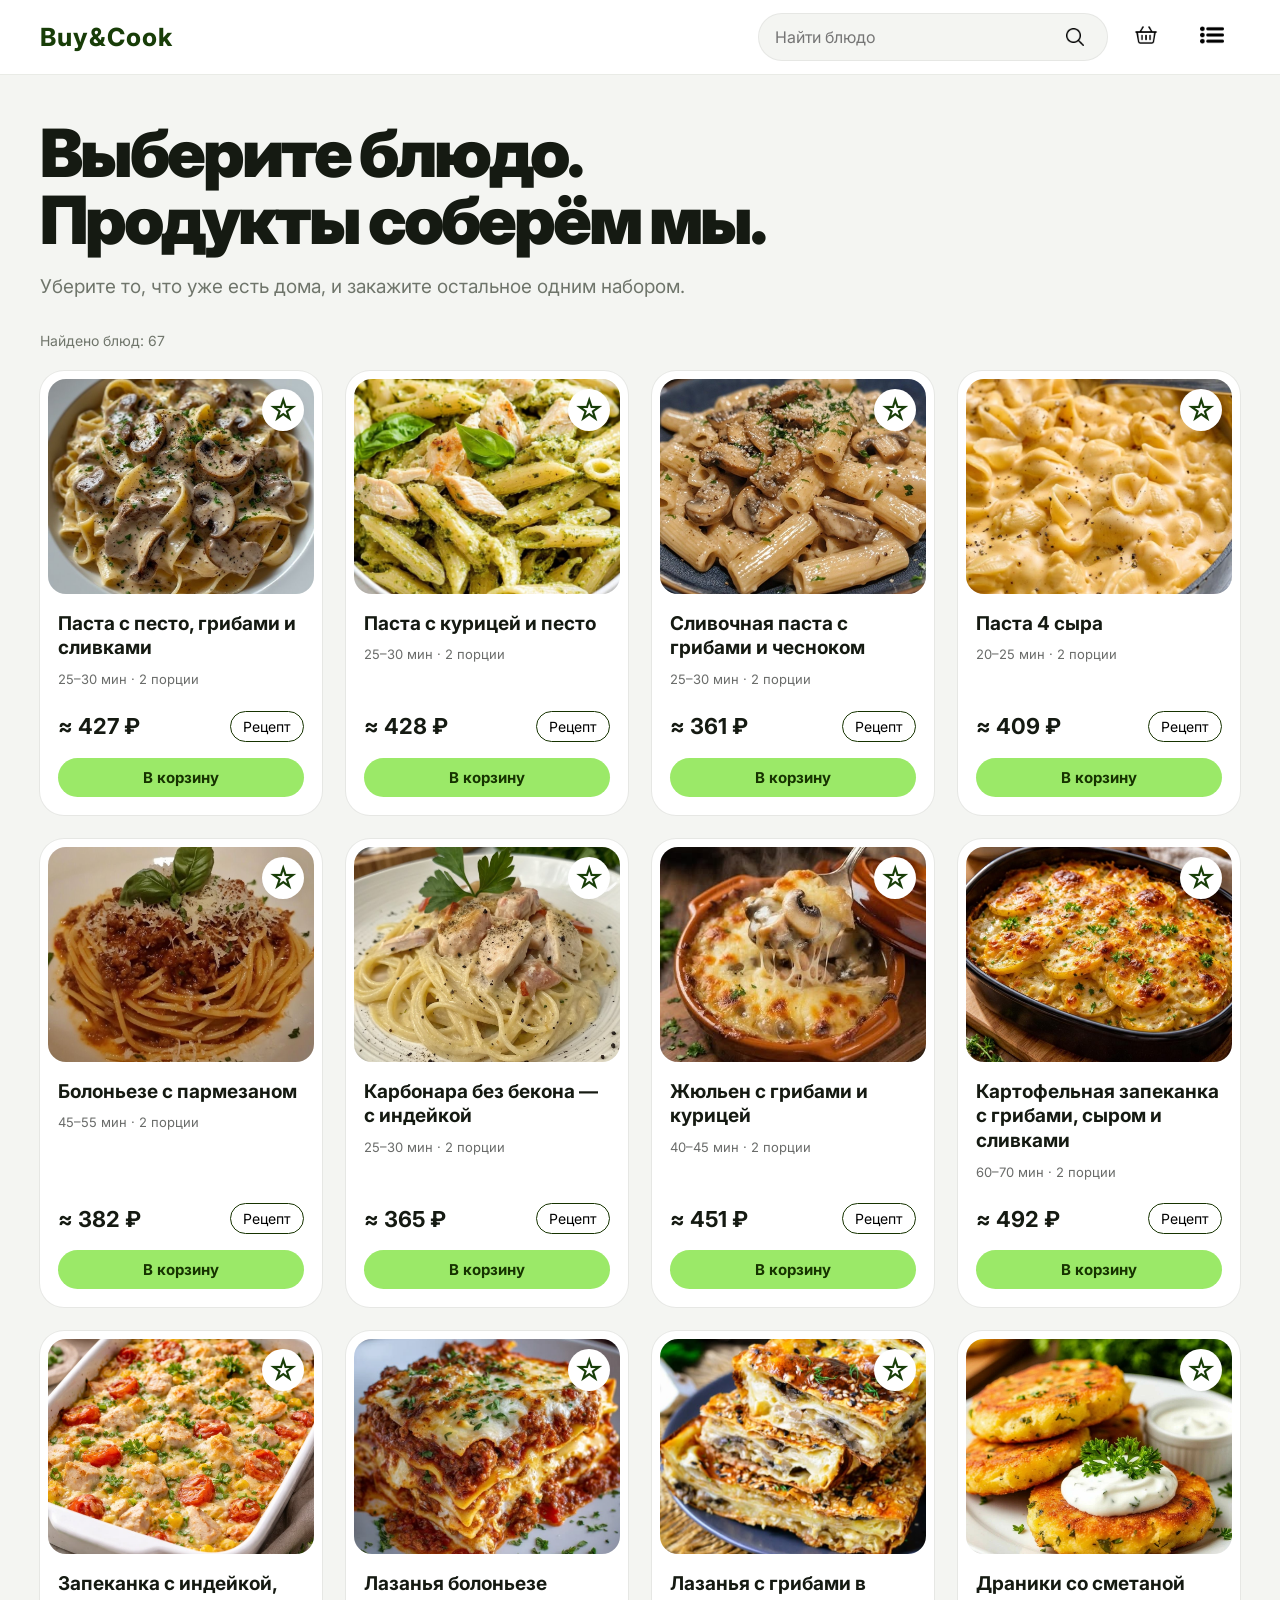
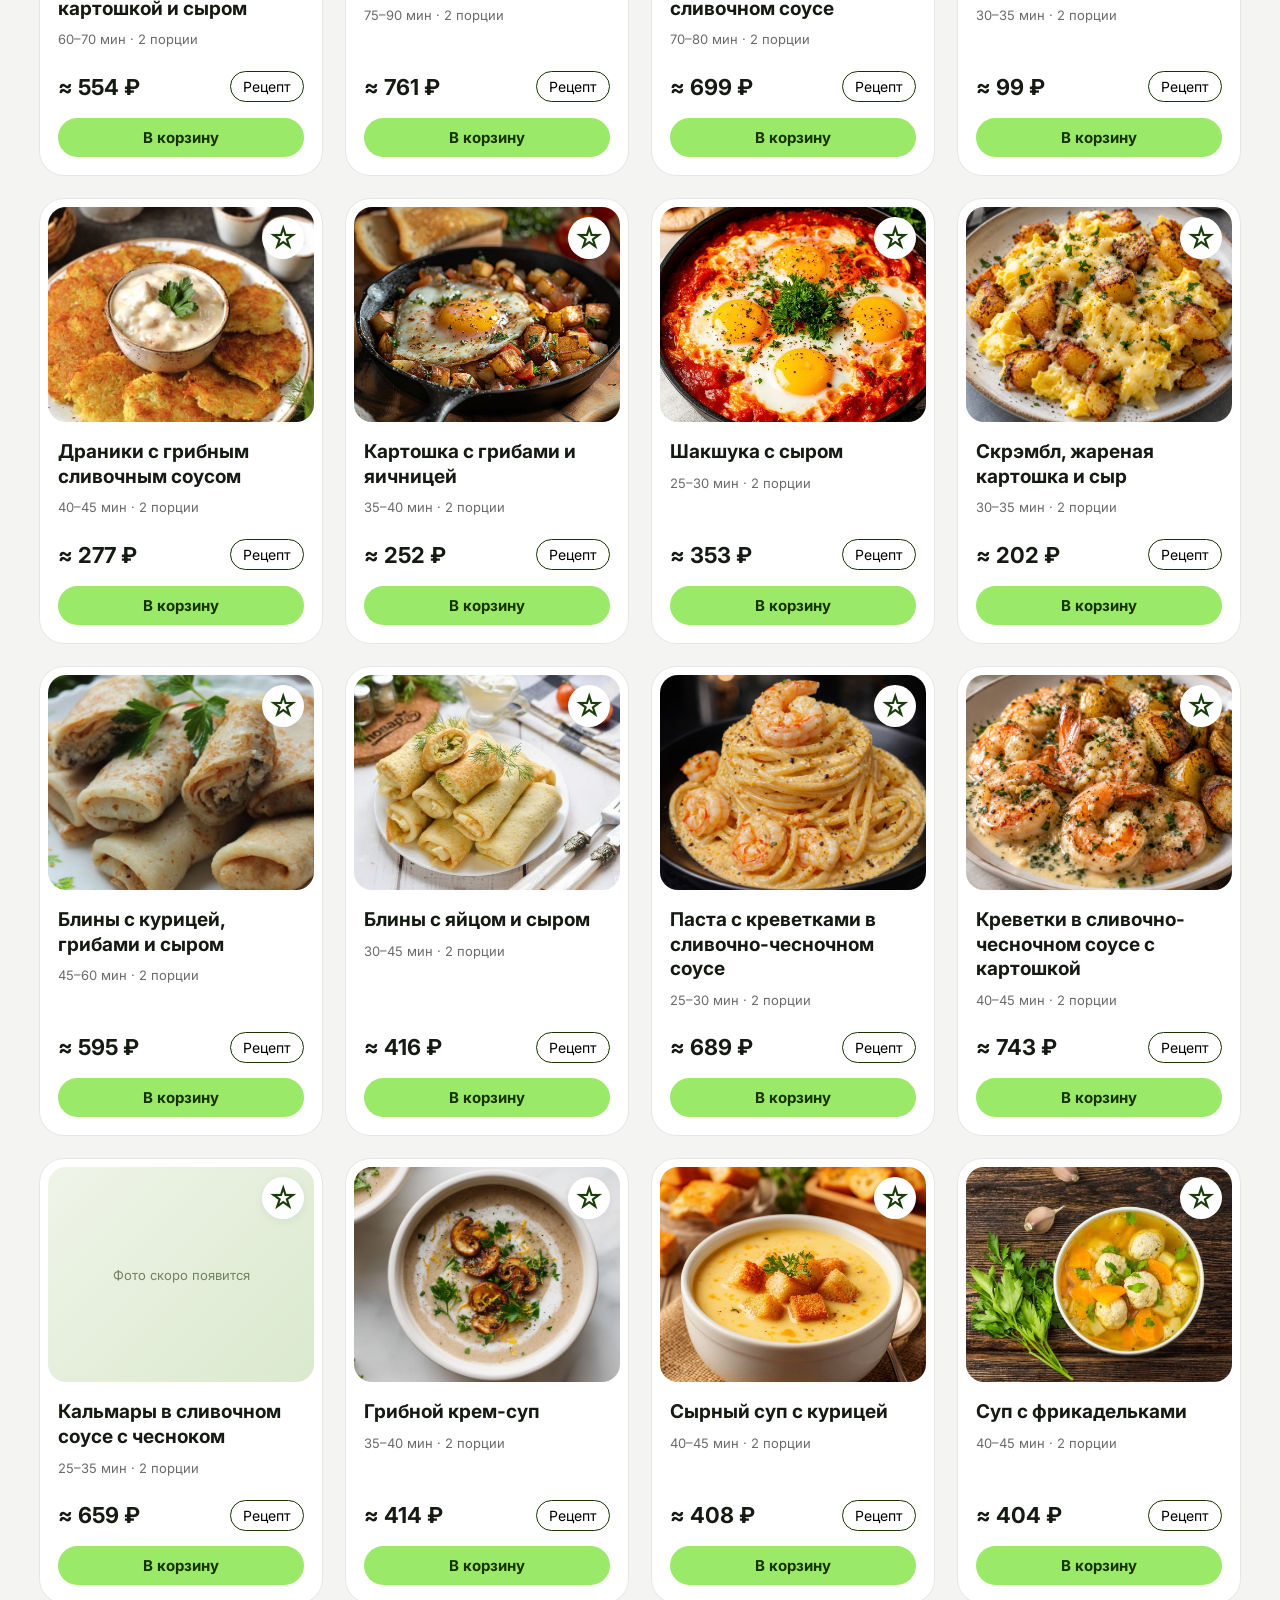
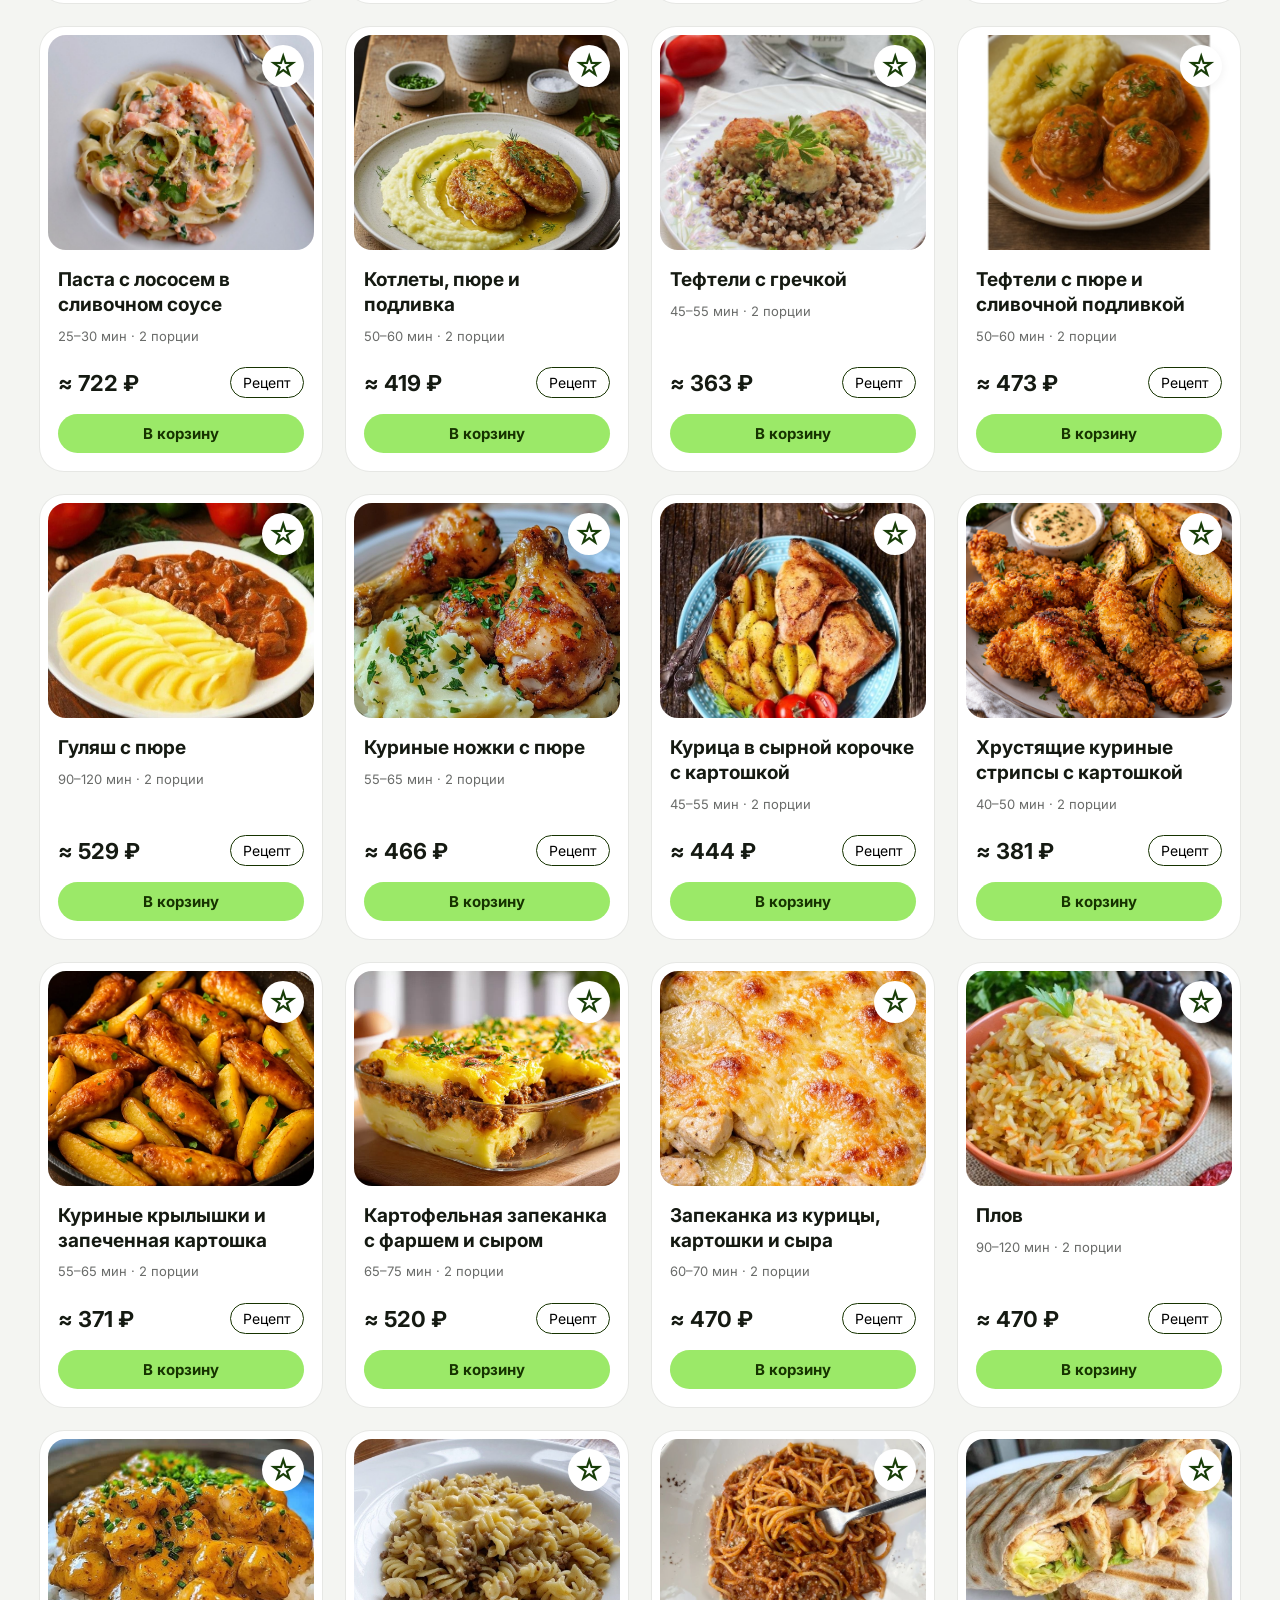
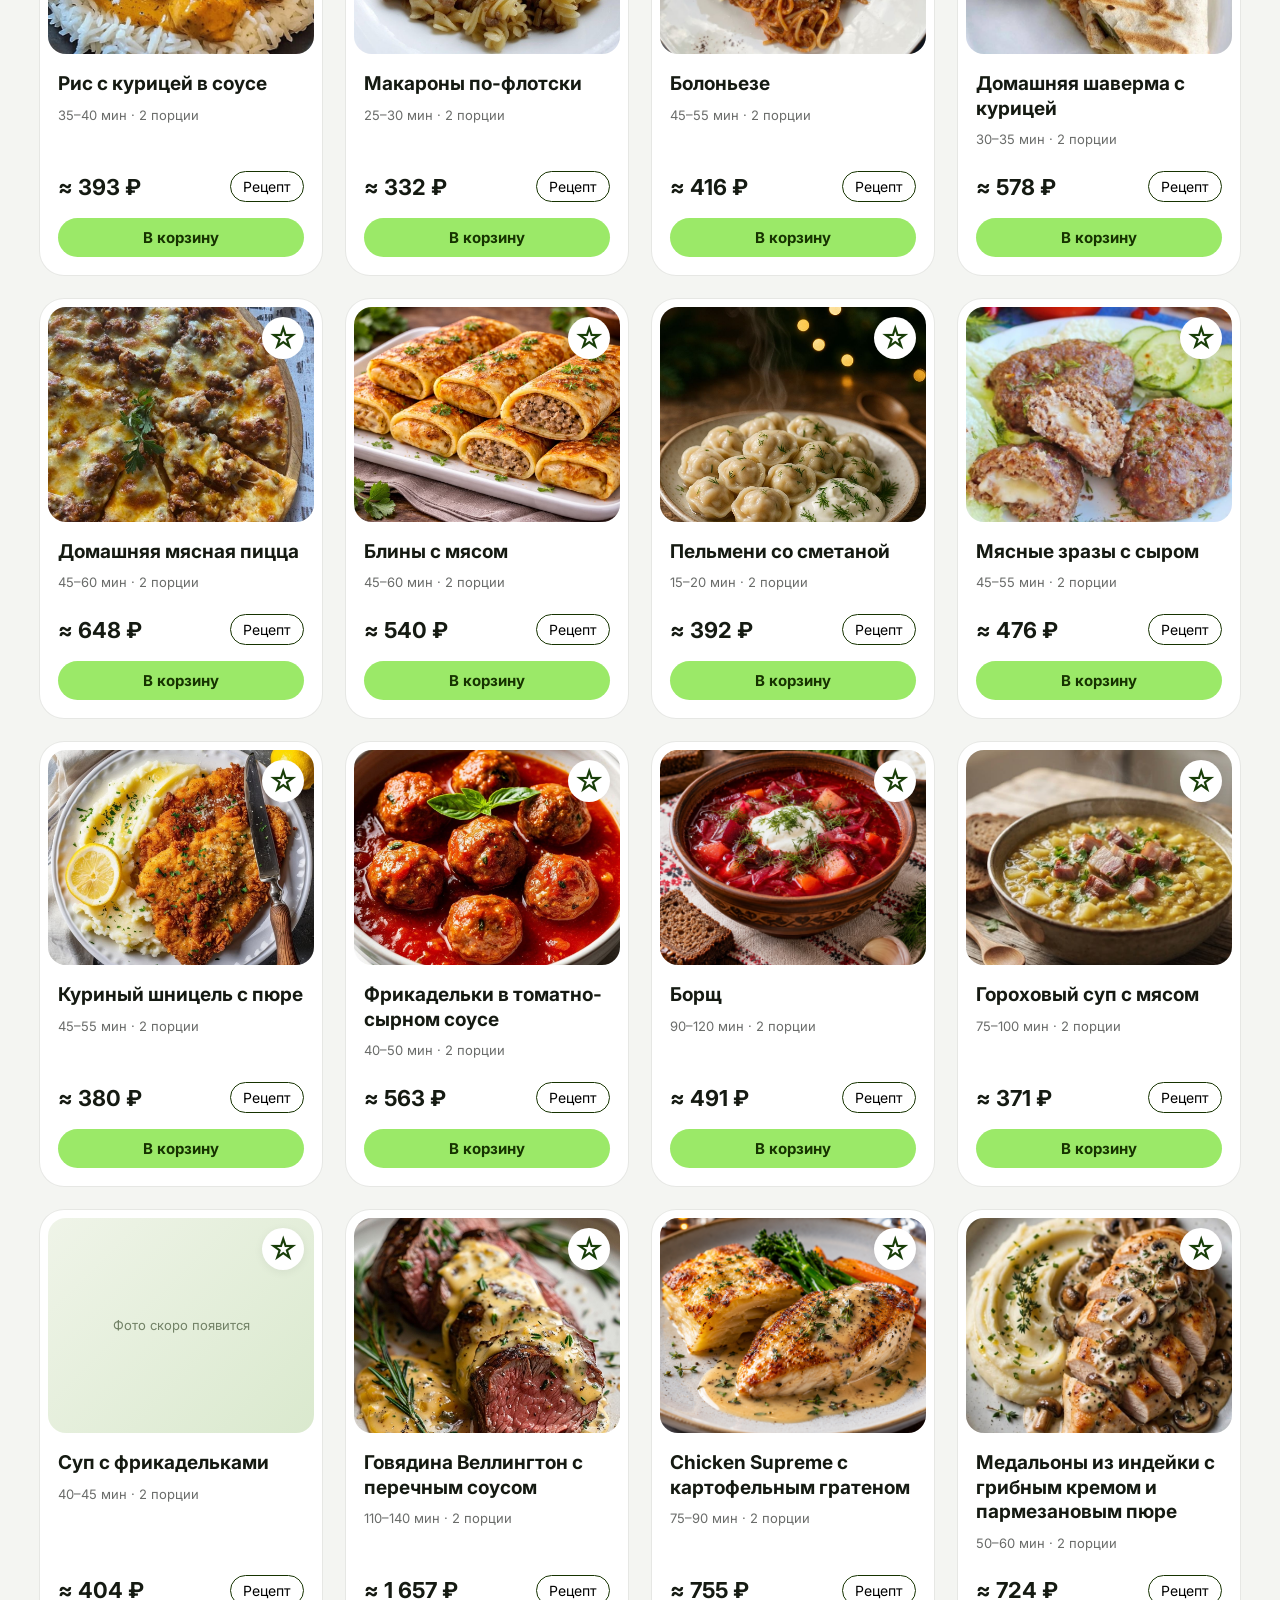
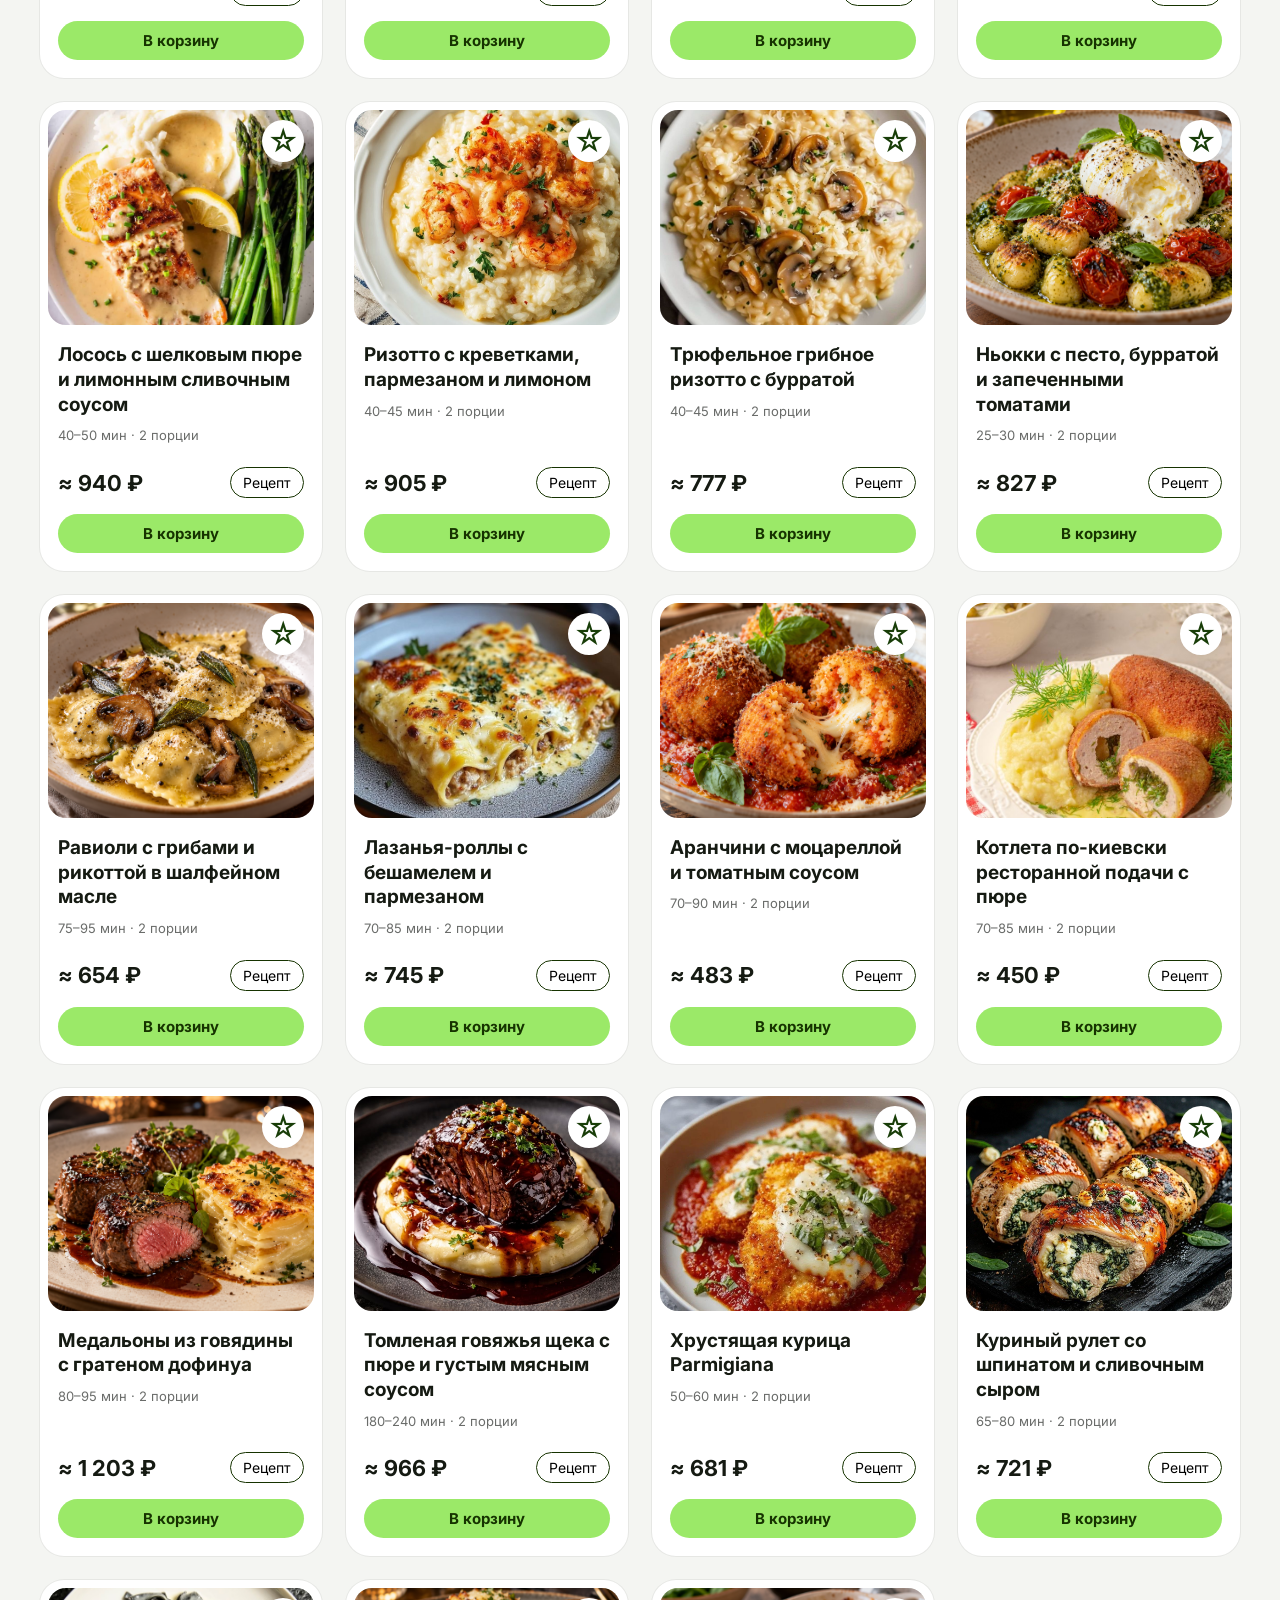
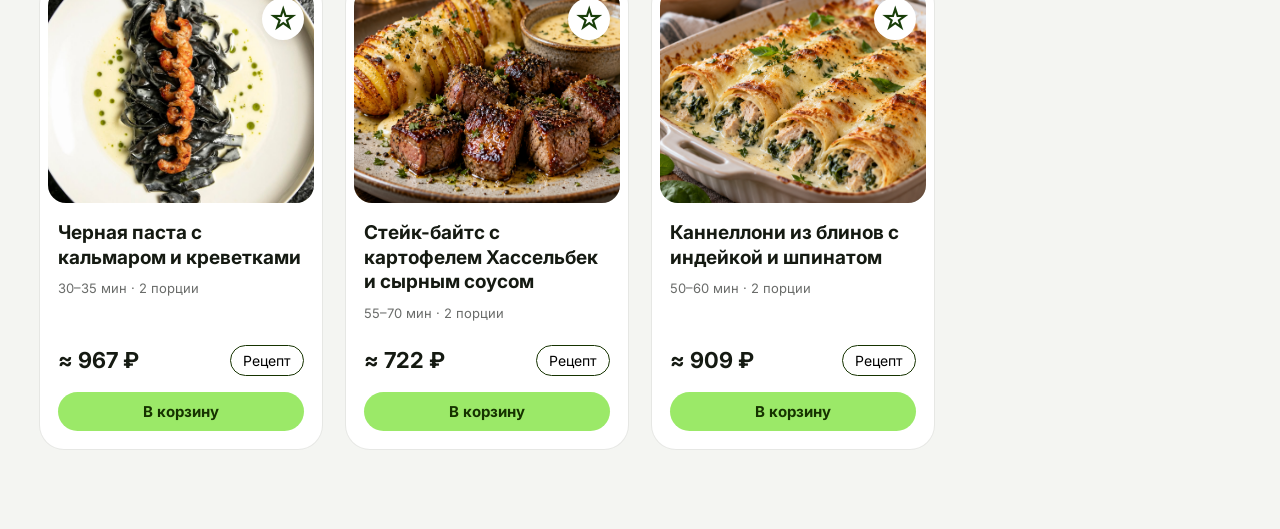
==== index.html @ 32fab760 "add js and json menu" ====
<!DOCTYPE html>
<html lang="ru">
<head>
    <meta charset="UTF-8">
    <meta name="viewport" content="width=device-width, initial-scale=1.0">
    <link rel="stylesheet" href="style.css">
    <link rel="preconnect" href="https://fonts.googleapis.com">
    <link href="https://fonts.googleapis.com/css2?family=Inter:wght@400;500;600;700;800;900&display=swap" rel="stylesheet">
    <title>Buy&Cook</title>
</head>
<body>
    <header>
        <nav>
            <a href="#" id="buy_cook">Buy&Cook</a>
            <form class="search">
                <input type="search" id="search_input" placeholder="Найти блюдо">
                <img class="headers_img" src="images/magnifier.png" alt="поиск" id="search_img">
            </form>
            <button id="cart" type="button">
                <img class="headers_img" src="images/basket.png" alt="корзина">
            </button>
            <button id="list" type="button">
                <img class="headers_img" src="images/list.png" alt="список">
            </button>
            <div class="menu">
                <button id="cart_dial" type="button">
                    <img class="headers_img" src="images/basket.png" alt="корзина">
                    <p>Корзина</p>
                </button>
                <button id="star" type="button">
                    <img class="headers_img" src="images/star.png" alt="звезда"> 
                    <p>Избранное</p>
                </button>
                <button id="plus" type="button">
                    <img class="headers_img" src="images/plus.png" alt="плюс">
                    <p>Предложить блюдо</p>
                </button>     
                <button id="ideas" type="button">
                    <img class="headers_img" src="images/list.png" alt="идеи">
                    <p>Идеи</p>
                </button> 
            </div> 
        </nav> 
    </header>

    <main class="catalog_main">
        <section class="catalog">
            <h1>Выберите блюдо. <br> Продукты соберём мы.</h1>
            <p id="sec_text_catalog">Уберите то, что уже есть дома, и закажите остальное одним набором.</p>
            <section id="catalog"></section>
        </section>
    </main> 
    <dialog id="add_recipe">
        <h1>Предложить блюдо</h1>
        <p id="sec_text_in_add">Выберите, насколько подробно хотите рассказать.</p>
        <button type="button" id="idea_recipe">Идея</button>
        <button type="button" id="only_rec_recipe">Рецепт</button>
        <button type="button" id="full_dish_recipe">Полное блюдо</button>
        <form class="idea" novalidate>
            <label for="idea_text">Опишите вашу идею блюда</label>
            <textarea id="idea_text" placeholder="Например: хочу набор для домашней шаурмы" required></textarea>
            <button type="submit" id="btn_send_idea">Отправить идею</button>
        </form>
        <form class="only_rec" novalidate>
            <label for="only_rec_name">Название блюда *</label>
            <input id="only_rec_name" type="text" placeholder="Например, Том Ям" required>
            <label for="only_rec_rec">Рецепт *</label>
            <textarea id="only_rec_rec" placeholder="Опишите шаги приготовления" required></textarea>
            <label for="only_rec_list">Список продуктов — необязательно</label>
            <textarea id="only_rec_list" placeholder="Одна строка - один продукт"></textarea>
            <button type="submit" id="btn_send_only_rec">Предложить рецепт</button>
        </form>
        <form class="full_dish" novalidate>
            <label for="full_dish_img">Изображение блюда *</label>
            <input id="full_dish_img" type="file" accept="image/*" required>
            <label for="full_dish_name">Название блюда *</label>
            <input id="full_dish_name" type="text" placeholder="Например, Том Ям" required>
            <label for="full_dish_rec">Рецепт *</label>
            <textarea id="full_dish_rec" placeholder="Опишите шаги приготовления" required></textarea>
            <label for="full_dish_list">Список продуктов *</label>
            <textarea id="full_dish_list" placeholder="Лапша - 300 г Говядина - 400 г" required></textarea>
            <label for="full_dish_num">Количество порций</label>
            <input id="full_dish_num" type="number" value="2" min="1" max="20" step="1">
            <label for="full_dish_cost">Примерная стоимость, ₽</label>
            <input id="full_dish_cost" type="number" placeholder="700" min="0">
            <button type="submit" id="btn_send_full_dish">Добавить блюдо</button>
        </form>
    </dialog>
    <dialog id="ideas_dialog">
        <h1>Ваши идеи</h1>
        <section id="ideas_list"></section>
    </dialog>
    <script src="script.js"></script>   
</body>
</html>
---- style.css ----
body{
    font-family: Inter, system-ui, sans-serif;
    background-color: #f4f5f2;
    margin: 0;
}

#buy_cook{
    color: #183D08;
    text-decoration: none;
    font-weight: 750;
    font-size: 25px;
    letter-spacing: 1px;
}

header{
    background-color: white;
}

.headers_img{
    width: 24px;
    height: 24px;
    padding: 10px 10px 10px 10px;
}

#search_img{
    padding: auto;
}

.menu{
    display: none;
}

button{
    border: 0;
    background-color: transparent;
    cursor: pointer;
    border-radius: 10px;
    transition: background-color 0.2s, transform 0.15s;
}

button:hover{
    background-color: #f1f3ee;
}

button:active{
    transform: scale(0.94);
}

nav{
    padding: 12px 20px 12px 90px;
    display: flex;
    align-items: center;
}

.search{
    background-color: #f4f5f2;
    display: flex;
    align-items: center;
    margin-left: auto;
    gap: 8px;
    width: 350px;
    padding: 0 16px;
    border: 1px solid rgba(14, 15, 12, 0.06);
    border-radius: 30px;
}

#search_input{
    flex: 1;
    min-width: 0;
    background-color: transparent;
    border: 0;
    padding: 10px 0;
}

input:focus{
    outline: none;
}

input[type="search"]::-webkit-search-cancel-button{
    -webkit-appearance: none;
    appearance: none;
}

#cart{
    margin-left: 10px;
    margin-right: 10px;
}

#list{
    margin-right: 20px;
}

h1{
    font-weight: 900;
    font-size: 72px;
    line-height: 0.98;
    letter-spacing: -3px;
    margin: 0 0 20px;
    line-height: 1;
}

#sec_text_catalog{
    color: #6f756b;
    font-size: 19px;
    line-height: 1.5;
}

main{
    padding: 45px 100px 80px;
}

.catalog_main{
    display: block;
}

.cart_main{
    display: grid;
    grid-template-columns: minmax(0, 1fr) 370px;
    gap: 32px;
    align-items: start;
}

header{
    background-color: white;
    border-bottom: 1px solid #e9ebe6;
}

.div_cart{
    display: flex;
}

.sect_result{
    margin-top: 97px;
    background-color: white;
    border: 1px solid #e2e4df;
    border-radius: 32px;
    padding: 32px;
    display: grid;
    grid-template-columns: 1fr auto;
    align-items: center;
    column-gap: 20px;
    row-gap: 20px;
}

#count_of_products{
    margin: 0;
    color: #6f756b;
    font-size: 20px;
}

#cart_products{
    display: flex;
    flex-direction: column;
    gap: 16px;
    margin-top: 38px;
}

.sect_result h2{
    grid-column: 1 / -1;
    margin: 0 0 4px;
    font-size: 28px;
    font-weight: 800;
}

.sect_result p{
    margin: 0;
    font-size: 18px;
}

.sect_result p:nth-of-type(odd){
    color: #555a52;
}

#num_dish, #num_product{
    font-weight: 600;
    color: #111;
}

.sect_result p:nth-of-type(5), #num_result{
    border-top: 1px solid #e5e7e2;
    padding-top: 24px;
    margin-top: 4px;
}

#num_result{
    font-size: 38px;
    font-weight: 900;
    letter-spacing: -1px;
}

#btn_copy_list{
    grid-column: 1 / -1;
    border: 2px solid #183D08;
    border-radius: 30px;
    padding: 12px 20px;
    color: #183D08;
    font-size: 17px;
    font-weight: 700;
    background-color: white;
}

#btn_copy_list:hover{
    background-color: #f1f5ee;
}

#btn_make_order, .add_cart_button{
    grid-column: 1 / -1;
    background-color: #9BE968;
    border-radius: 30px;
    padding: 18px 20px;
    color: #183D08;
    font-size: 19px;
    font-weight: 800;
}

#btn_make_order:hover, .add_cart_button:hover{
    background-color: #8ddd5c;
}

#catalog{
    display: grid;
    grid-template-columns: repeat(auto-fit, minmax(260px, 1fr));
    gap: 24px;
    width: 100%;
    margin-top: 50px;
}

.recipe_card{
    background-color: white;
    border-radius: 24px;
    overflow: hidden;
    box-shadow: rgba(14, 15, 12, 0.06) 0px 0px 0px 1px;
    transition: transform 0.25s, box-shadow 0.25s;
}

.recipe_card:hover{
    transform: translateY(-6px);
    box-shadow: 0 12px 30px rgba(0, 0, 0, 0.12);
}

.recipe_image{
    height: 220px;
    background-color: white;
    display: flex;
    justify-content: center;
    align-items: center;
    position: relative;
}

.favorite_button{
    position: absolute;
    top: 15px;
    right: 15px;
    background-color: white;
    border-radius: 50%;
    width: 42px;
    height: 42px;
    margin-right: 10px;
    margin-top: 10px
}

.favorite_star{
    width: 22px;
    height: 22px;
}

.recipe_info{
    padding: 20px;
}

.recipe_meta{
    font-size: 13px;
    color: rgb(106, 108, 106);
}

.recipe_photo{
    width: 93%;
    height: 93%;
    object-fit: cover;
    border-radius: 24px;
}

.recipe_price_row{
    display: flex;
    align-items: center;
    justify-content: space-between;
}

.recipe_button{
    border: 1px solid rgb(22, 51, 0);
    padding: 6px 12px;
    font-size: 14px;
    border-radius: 999px;
}

.add_cart_button{
    width: 100%;
    padding: 10px 15px;
    color: rgb(22, 51, 0);
    font-size: 15px;
    font-weight: 700;
}

.cart_main{
    display: block;
}

.div_cart{
    display: grid;
    grid-template-columns: minmax(0, 1fr) 370px;
    gap: 32px;
    align-items: start;
}

.sect_cart{
    min-width: 0;
}

#cart_products{
    display: flex;
    flex-direction: column;
    gap: 16px;
    margin-top: 35px;
}

.cart_card{
    background-color: white;
    border: 1px solid #e2e4df;
    border-radius: 26px;
    padding: 22px;
    display: grid;
    grid-template-columns: 120px minmax(0, 1fr) auto auto auto;
    gap: 20px;
    align-items: center;
    transition: transform 0.2s, box-shadow 0.2s;
}

.cart_card:hover{
    transform: translateY(-3px);
    box-shadow: 0 10px 25px rgba(0, 0, 0, 0.07);
}

.cart_product_image{
    width: 120px;
    height: 120px;
    object-fit: cover;
    border-radius: 20px;
}

.cart_product_info{
    min-width: 0;
}

.cart_product_name{
    margin: 0 0 6px;
    font-size: 24px;
    font-weight: 800;
}

.cart_product_count{
    margin: 0 0 16px;
    color: #6f756b;
    font-size: 15px;
}

.ingredients_button{
    padding: 9px 14px;
    background-color: #f1f3ee;
    color: #183D08;
    font-weight: 700;
    border-radius: 999px;
}

.cart_portions{
    display: flex;
    align-items: center;
    gap: 10px;
}

.minus_button, .plus_button{
    width: 38px;
    height: 38px;
    border: 1px solid #dfe3dc;
    border-radius: 50%;
    background-color: white;
    font-size: 22px;
    font-weight: 600;
}

.portion_number{
    min-width: 20px;
    text-align: center;
    font-size: 18px;
    font-weight: 700;
}

.portions_text{
    color: #6f756b;
}

.cart_product_price{
    margin: 0;
    font-size: 24px;
    font-weight: 800;
    white-space: nowrap;
}

.delete_product{
    font-size: 26px;
    color: #8b8f88;
    width: 38px;
    height: 38px;
    border-radius: 50%;
}

.delete_product:hover{
    background-color: #f3f3f1;
    color: #111;
}

.sect_result{
    background-color: white;
    border: 1px solid #e2e4df;
    border-radius: 30px;
    padding: 30px;
    display: grid;
    grid-template-columns: 1fr auto;
    column-gap: 20px;
    row-gap: 18px;
}

.sect_result h2{
    grid-column: 1 / -1;
    margin: 0 0 8px;
    font-size: 28px;
    font-weight: 800;
}

.sect_result p{
    margin: 0;
}

#num_dish, #num_product{
    font-weight: 700;
}

#num_result{
    font-size: 32px;
    font-weight: 900;
}

#btn_copy_list, #btn_make_order{
    grid-column: 1 / -1;
    width: 100%;
}

#btn_copy_list{
    padding: 12px;
    border: 2px solid #183D08;
    border-radius: 999px;
    color: #183D08;
    font-weight: 700;
    background-color: white;
}

#btn_make_order{
    padding: 16px;
    background-color: #9BE968;
    border-radius: 999px;
    color: #183D08;
    font-size: 18px;
    font-weight: 800;
}

#form_make_order{
    width: min(1150px, calc(100vw - 80px));
    max-height: calc(100vh - 80px);
    padding: 32px;
    border: 0;
    border-radius: 28px;
    background-color: #f4f5f2;
    grid-template-columns: minmax(0, 1fr) 320px;
    gap: 24px;
    overflow-y: auto;
}

#form_make_order[open]{
    display: grid;
}

#form_make_order::backdrop{
    background-color: rgba(14, 15, 12, 0.45);
}

#form_make_order > h1{
    grid-column: 1 / -1;
    margin: 0 0 10px;
    font-size: 52px;
    line-height: 1;
    font-weight: 900;
    letter-spacing: -2px;
}

#form_order{
    background-color: white;
    border-radius: 28px;
    padding: 28px;
    box-shadow: 0 0 0 1px rgba(14, 15, 12, 0.06);
    display: grid;
    grid-template-columns: 1fr 1fr;
    gap: 16px;
}

#form_order h2{
    grid-column: 1 / -1;
    margin: 0 0 4px;
    font-size: 20px;
    font-weight: 800;
}

#form_order label{
    font-size: 14px;
    font-weight: 600;
    margin-bottom: -10px;
}

#form_order label[for="order_address"], #form_order #order_address, #form_order label[for="order_number"], #form_order #order_number{
    grid-column: 1 / -1;
}

#form_order input{
    height: 50px;
    box-sizing: border-box;
    border: 1px solid #c9cec4;
    border-radius: 10px;
    padding: 0 16px;
    background-color: white;
    font-family: inherit;
    font-size: 16px;
    transition: border-color 0.2s;
}

#form_order input:focus{
    outline: none;
    border-color: #163300;
}

#btn_send_order{
    grid-column: 1 / -1;
    height: 58px;
    margin-top: 4px;
    border-radius: 999px;
    background-color: #9fe870;
    color: #163300;
    font-size: 17px;
    font-weight: 800;
}

#btn_send_order:hover{
    background-color: #91dc65;
}

#order_info{
    background-color: white;
    border-radius: 28px;
    padding: 24px;
    box-shadow: 0 0 0 1px rgba(14, 15, 12, 0.06);
    align-self: start;
}

#order_info h2{
    margin: 0 0 20px;
    font-size: 20px;
    font-weight: 800;
}

.order_summary_item{
    display: flex;
    justify-content: space-between;
    gap: 12px;
    margin-bottom: 14px;
    font-size: 15px;
}

.order_summary_item span:last-child{
    font-weight: 600;
    white-space: nowrap;
}

#form_order{
    display: grid;
    grid-template-columns: 1fr 1fr;
    gap: 12px 20px;
}

#form_order h2{
    grid-column: 1 / -1;
}

label[for="order_name"]{
    grid-column: 1;
}

#order_name{
    grid-column: 1;
}

label[for="order_surname"]{
    grid-column: 2;
    grid-row: 2;
}

#order_surname{
    grid-column: 2;
    grid-row: 3;
}

label[for="order_address"], #order_address, label[for="order_number"], #order_number, #btn_send_order{
    grid-column: 1 / -1;
}

*{
    box-sizing: border-box;
}

.headers_img{
    box-sizing: content-box;
}

[hidden]{
    display: none !important;
}

button, input, textarea{
    font: inherit;
}

button:disabled{
    cursor: default;
    opacity: .45;
    transform: none;
}

button:focus-visible, a:focus-visible, .recipe_card:focus-visible{
    outline: 3px solid #70bd42;
    outline-offset: 4px;
}

body{
    color: #151a12;
}

body.modal_open{
    overflow: hidden;
}

nav{
    position: relative;
    max-width: 1500px;
    margin: auto;
    padding: 12px 40px;
}

main{
    max-width: 1500px;
    margin: auto;
    padding: 45px 40px 80px;
}

h1{
    font-size: clamp(36px, 5.2vw, 72px);
}

.search{
    padding-right: 4px;
}

.search:focus-within{
    border-color: #7fb861;
    box-shadow: 0 0 0 3px #e6f2de;
}

.search_button{
    display: flex;
    align-items: center;
    border-radius: 50%;
}

#cart{
    position: relative;
}

#list{
    margin-right: 0;
}

.cart_badge{
    position: absolute;
    right: -2px;
    top: 0;
    min-width: 20px;
    padding: 2px 5px;
    background: #9be968;
    color: #183d08;
    border-radius: 20px;
    font-size: 11px;
    font-weight: 800;
}

.menu.is_open{
    display: grid;
    position: absolute;
    right: 40px;
    top: calc(100% - 3px);
    width: 265px;
    padding: 8px;
    border: 1px solid #e2e4df;
    border-radius: 18px;
    background: white;
    box-shadow: 0 15px 45px #17241020;
    z-index: 10;
}

.menu button{
    display: flex;
    align-items: center;
    text-align: left;
    padding: 4px 8px;
}

.menu p{
    margin: 0;
    font-size: 15px;
    font-weight: 600;
}

.catalog_toolbar{
    display: flex;
    justify-content: space-between;
    align-items: center;
    flex-wrap: wrap;
    gap: 12px;
    margin-top: 28px;
}

#catalog{
    grid-template-columns: repeat(4, minmax(0, 1fr));
    margin-top: 20px;
}

.recipe_card{
    display: flex;
    flex-direction: column;
    cursor: pointer;
}

.recipe_info{
    display: flex;
    flex-direction: column;
    flex: 1;
    padding: 18px;
}

.recipe_name{
    font-size: 19px;
    line-height: 1.3;
    margin: 0 0 10px;
    overflow-wrap: anywhere;
}

.recipe_meta{
    margin-bottom: 8px;
}

.recipe_price_row{
    margin-top: auto;
    gap: 8px;
}

.recipe_price{
    font-size: 22px;
    white-space: nowrap;
}

.image_wrapper{
    background: #e9eee3;
    overflow: hidden;
}

.image_wrapper > img{
    width: 100%;
    height: 100%;
    object-fit: cover;
    display: block;
}

.recipe_image{
    margin: 8px 8px 0;
    border-radius: 18px;
    height: 215px;
    flex-shrink: 0;
}

.image_placeholder{
    display: grid;
    width: 100%;
    height: 100%;
    place-content: center;
    color: #728266;
    padding: 16px;
    text-align: center;
    font-size: 13px;
    background: linear-gradient(135deg, #eff4e8, #dae9ce);
}

.favorite_button{
    margin: 0;
    top: 10px;
    right: 10px;
    color: #183d08;
    font-size: 30px;
    line-height: 1;
    box-shadow: 0 2px 10px #00000010;
}

.favorite_button.is_favorite{
    background: #9be968;
}

.add_cart_button.in_cart{
    background: #e5f3da;
}

.muted, .editor_hint{
    color: #6f756b;
    font-size: 14px;
    line-height: 1.5;
}

.text_button{
    color: #31571d;
    font-size: 14px;
    font-weight: 600;
    padding: 8px 10px;
}

.primary_button, #add_recipe button[type="submit"]{
    background: #9be968;
    color: #183d08;
    padding: 14px 24px;
    border-radius: 999px;
    font-weight: 750;
}

.primary_button:hover, #add_recipe button[type="submit"]:hover{
    background: #8ddd5c;
}

.empty_state{
    grid-column: 1 / -1;
    text-align: center;
    padding: 60px 24px;
    border: 1px dashed #cdd6c6;
    border-radius: 24px;
}

.empty_state h2{
    font-size: 24px;
    margin: 0 0 14px;
}

.empty_state p{
    color: #6f756b;
    max-width: 460px;
    margin: 0 auto 24px;
    line-height: 1.5;
}

.loading_message{
    grid-column: 1 / -1;
    padding: 40px;
    color: #6f756b;
    text-align: center;
}

dialog{
    color: #151a12;
    border: 0;
    border-radius: 28px;
    max-width: calc(100vw - 32px);
    max-height: calc(100dvh - 40px);
    padding: 32px;
    background: white;
    overflow-y: auto;
    overscroll-behavior: contain;
    box-shadow: 0 28px 80px #00000025;
}

dialog::backdrop{
    background: #10200870;
    backdrop-filter: blur(3px);
}

.app_dialog, #add_recipe{
    width: 680px;
}

.close_dialog{
    position: absolute;
    top: 14px;
    right: 14px;
    width: 38px;
    height: 38px;
    border-radius: 50%;
    background: #ffffffed;
    color: #183d08;
    font-size: 28px;
    z-index: 1;
    box-shadow: 0 2px 10px #00000010;
}

.close_dialog:hover{
    background: #e8f4df;
}

.dialog_title, #add_recipe h1{
    margin: 0 34px 12px 0;
    font-size: 30px;
    letter-spacing: -1px;
    font-weight: 850;
    line-height: 1.15;
    overflow-wrap: anywhere;
}

#recipe_dialog{
    width: 900px;
    padding: 0;
}

.recipe_cover{
    height: 290px;
}

.recipe_cover > img{
    object-position: center 55%;
}

.dialog_body{
    padding: 28px;
}

.dish_meta{
    display: flex;
    flex-wrap: wrap;
    gap: 8px;
    margin: 16px 0 26px;
}

.dish_meta span{
    padding: 8px 12px;
    background: #e5f3da;
    color: #183d08;
    border-radius: 20px;
    font-size: 13px;
    font-weight: 600;
}

.recipe_columns{
    display: grid;
    grid-template-columns: 1.15fr 1fr;
    gap: 30px;
}

.recipe_columns > section{
    min-width: 0;
}

.section_label{
    font-size: 13px;
    color: #6f756b;
    text-transform: uppercase;
    letter-spacing: .7px;
    margin: 0 0 16px;
}

.recipe_steps{
    list-style: none;
    padding: 0;
    margin: 0;
    counter-reset: step;
}

.recipe_steps li{
    position: relative;
    padding-left: 36px;
    margin-bottom: 18px;
    font-size: 14px;
    line-height: 1.6;
    color: #444b40;
    overflow-wrap: anywhere;
}

.recipe_steps li::before{
    counter-increment: step;
    content: counter(step);
    position: absolute;
    left: 0;
    top: 1px;
    width: 25px;
    height: 25px;
    border-radius: 50%;
    background: #183d08;
    color: white;
    text-align: center;
    font-weight: 600;
    line-height: 25px;
}

.recipe_ingredient_list{
    margin: 0;
    padding: 0;
    list-style: none;
}

.recipe_ingredient_list li{
    display: flex;
    justify-content: space-between;
    gap: 14px;
    border-bottom: 1px solid #e9ebe6;
    padding: 12px 0;
    font-size: 14px;
    line-height: 1.4;
}

.recipe_ingredient_list li span:first-child{
    min-width: 0;
    overflow-wrap: anywhere;
}

.recipe_ingredient_list li span:last-child{
    color: #6f756b;
    text-align: right;
    flex-shrink: 0;
    max-width: 45%;
}

.dialog_footer{
    display: flex;
    justify-content: flex-end;
    padding: 18px 28px;
    border-top: 1px solid #e9ebe6;
}

.dialog_footer .add_cart_button{
    width: auto;
    min-width: 180px;
    padding: 14px 22px;
}

.editor_dish_name{
    margin: 0 0 22px;
    font-size: 17px;
    color: #626a5c;
}

.editor_hint{
    margin: 20px 0 8px;
}

.ingredient_toolbar{
    display: flex;
    justify-content: flex-end;
    gap: 4px;
    padding-bottom: 6px;
}

.ingredient_row{
    display: grid;
    grid-template-columns: minmax(0, 1fr) 126px 86px;
    align-items: center;
    gap: 10px;
    padding: 13px 0;
    border-bottom: 1px solid #e9ebe6;
}

.ingredient_label{
    display: flex;
    gap: 11px;
    align-items: center;
    cursor: pointer;
    position: relative;
    font-size: 14px;
    line-height: 1.4;
}

.ingredient_name{
    overflow-wrap: anywhere;
}

.ingredient_checkbox{
    position: absolute;
    opacity: 0;
    width: 22px;
    height: 22px;
    margin: 0;
}

.checkbox_mark{
    width: 22px;
    height: 22px;
    border: 1.5px solid #b8c5ad;
    border-radius: 6px;
    flex-shrink: 0;
    position: relative;
    transition: background .15s;
}

.ingredient_checkbox:checked + .checkbox_mark{
    background: #9be968;
    border-color: #88d157;
}

.ingredient_checkbox:checked + .checkbox_mark::after{
    content: "";
    position: absolute;
    width: 6px;
    height: 11px;
    border: solid #183d08;
    border-width: 0 2px 2px 0;
    transform: rotate(45deg);
    top: 2px;
    left: 7px;
}

.ingredient_checkbox:focus-visible + .checkbox_mark{
    outline: 3px solid #70bd42;
    outline-offset: 3px;
}

.checkbox_mark{
    pointer-events: none;
}

.ingredient_amount{
    display: flex;
    gap: 6px;
    align-items: center;
}

.quantity_input{
    width: 80px;
    min-width: 0;
    padding: 8px;
    border: 1px solid #dbe1d5;
    border-radius: 9px;
    text-align: right;
    background: #fafbf8;
    color: #151a12;
    font-size: 14px;
}

.quantity_input:focus{
    border-color: #6aab43;
    box-shadow: 0 0 0 2px #e4f3d9;
}

.ingredient_unit{
    font-size: 12px;
    color: #6f756b;
}

.ingredient_price{
    text-align: right;
    font-weight: 650;
    font-size: 14px;
}

.sect_result p:nth-of-type(5), #num_result{
    align-self: stretch;
    display: flex;
    align-items: center;
}

.ingredient_note{
    grid-column: 1 / -1;
    padding-left: 33px;
    color: #81877c;
    font-size: 11px;
}

.excluded .ingredient_name, .excluded .quantity_input, .excluded .ingredient_unit{
    color: #92988d;
    text-decoration: line-through;
}

.excluded .ingredient_price{
    color: #92988d;
}

.editor_footer{
    display: flex;
    justify-content: space-between;
    align-items: center;
    gap: 16px;
    border-top: 1px solid #e9ebe6;
    padding-top: 20px;
}

.editor_total{
    font-size: 23px;
}

.div_cart{
    grid-template-columns: minmax(0, 1fr) 330px;
    gap: 24px;
}

.sect_result{
    padding: 26px;
    position: sticky;
    top: 24px;
}

.cart_card{
    grid-template-columns: 90px minmax(0, 1fr) auto;
    gap: 16px;
    position: relative;
    padding: 22px;
}

.cart_card:hover{
    transform: none;
}

.cart_product_image{
    width: 90px;
    height: 100px;
    grid-row: span 2;
}

.cart_product_info{
    padding-right: 24px;
}

.cart_product_name{
    text-align: left;
    font-size: 19px;
    padding: 0;
    line-height: 1.3;
}

.cart_product_count{
    font-size: 13px;
    margin-bottom: 10px;
}

.cart_card > .cart_portions{
    grid-column: 2;
    grid-row: 2;
    flex-wrap: wrap;
}

.cart_product_price{
    grid-column: 3;
    grid-row: 2;
    font-size: 23px;
}

.delete_product{
    position: absolute;
    top: 10px;
    right: 10px;
}

.ingredients_button{
    display: inline-flex;
    align-items: center;
    gap: 12px;
}

.ingredients_arrow{
    width: 7px;
    height: 7px;
    border: solid currentColor;
    border-width: 0 1.5px 1.5px 0;
    transform: rotate(45deg) translateY(-2px);
    transition: transform .2s;
}

.ingredients_button[aria-expanded="true"] .ingredients_arrow{
    transform: rotate(225deg) translate(-2px, -2px);
}

.cart_ingredients{
    grid-column: 1 / -1;
    border-top: 1px solid #e2e4df;
    padding-top: 8px;
}

.cart_portions{
    gap: 8px;
}

.portions_text{
    font-size: 13px;
}

#form_make_order{
    width: 1020px;
}

#form_make_order > h1{
    font-size: 36px;
    margin-right: 35px;
    letter-spacing: -1px;
}

.form_field{
    display: flex;
    flex-direction: column;
    gap: 8px;
    min-width: 0;
}

#form_order .form_field label{
    margin: 0;
}

.full_width{
    grid-column: 1 / -1;
}

.field_error{
    display: block;
    color: #b72f29;
    font-size: 12px;
    line-height: 1.4;
    margin-top: 2px;
}

input.invalid, textarea.invalid, input[aria-invalid="true"], #form_order input.invalid{
    border-color: #d44239;
    background: #fff7f6;
    box-shadow: 0 0 0 1px #d44239;
}

.order_total{
    border-top: 1px solid #e2e4df;
    padding-top: 18px;
    font-weight: 800;
    font-size: 21px;
}

#add_recipe form{
    display: flex;
    flex-direction: column;
    gap: 9px;
    margin-top: 22px;
}

#add_recipe label{
    font-size: 14px;
    font-weight: 600;
    margin-top: 8px;
}

#add_recipe input, #add_recipe textarea, .copy_area{
    width: 100%;
    border: 1px solid #ccd5c5;
    border-radius: 12px;
    padding: 12px;
    background: #fafbf8;
}

#add_recipe textarea{
    min-height: 105px;
    resize: vertical;
}

#add_recipe input:focus, #add_recipe textarea:focus{
    outline: 2px solid #a4ce88;
    outline-offset: 1px;
}

#add_recipe input[type="number"]{
    appearance: textfield;
}

#add_recipe input::-webkit-inner-spin-button, #add_recipe input::-webkit-outer-spin-button{
    appearance: none;
    margin: 0;
}

#add_recipe input::file-selector-button{
    border: 0;
    border-radius: 7px;
    padding: 8px 12px;
    background: #e1efda;
    color: #183d08;
    margin-right: 10px;
    font: inherit;
    cursor: pointer;
}

#add_recipe button[type="submit"]{
    margin-top: 14px;
}

.suggestion_tab{
    padding: 10px 14px;
    border: 1px solid #d8e0d1;
    margin: 3px 4px 3px 0;
    border-radius: 999px;
    font-size: 14px;
}

.suggestion_tab.active_tab{
    color: #183d08;
    background: #e5f3da;
    border-color: #add48f;
}

#sec_text_in_add{
    color: #6f756b;
    line-height: 1.5;
}

#success_dialog{
    text-align: center;
    max-width: 530px;
    padding: 40px 30px;
}

#success_dialog .dialog_title{
    margin: 0 0 15px;
}

#success_dialog p{
    line-height: 1.5;
    overflow-wrap: anywhere;
}

.success_mark{
    width: 66px;
    height: 66px;
    margin: 0 auto 20px;
    border-radius: 50%;
    display: grid;
    place-content: center;
    background: #e5f3da;
    color: #3b7d15;
    font-size: 35px;
}

#success_dialog .primary_button{
    margin-top: 16px;
}

.toast{
    position: fixed;
    bottom: 24px;
    left: 50%;
    transform: translate(-50%, 15px);
    background: #183d08;
    color: white;
    padding: 14px 22px;
    border-radius: 16px;
    box-shadow: 0 6px 30px #00000025;
    max-width: calc(100vw - 32px);
    width: max-content;
    z-index: 1000;
    font-size: 14px;
    line-height: 1.5;
    opacity: 0;
    pointer-events: none;
    transition: opacity .2s, transform .2s;
}

.toast.visible{
    opacity: 1;
    transform: translate(-50%, 0);
}

.copy_area{
    min-height: 250px;
    resize: vertical;
    line-height: 1.7;
    margin-bottom: 18px;
}

@media (max-width: 1150px){
    #catalog{
        grid-template-columns: repeat(3, minmax(0, 1fr));
    }

    .div_cart{
        grid-template-columns: minmax(0, 1fr) 290px;
        gap: 18px;
    }

    .sect_result{
        padding: 22px;
    }

    .cart_card{
        grid-template-columns: 75px minmax(0, 1fr);
    }

    .cart_product_image{
        width: 75px;
        height: 85px;
        grid-row: 1;
    }

    .cart_card > .cart_portions{
        grid-column: 1 / -1;
    }

    .cart_product_price{
        grid-column: 1 / -1;
        grid-row: 3;
    }

    .ingredient_row{
        grid-template-columns: minmax(0, 1fr) 110px 74px;
    }

    .quantity_input{
        width: 68px;
    }
}

@media (max-width: 850px){
    nav{
        padding: 12px 24px;
    }

    main{
        padding: 32px 24px 60px;
    }

    .search{
        width: 290px;
    }

    #catalog{
        grid-template-columns: repeat(2, minmax(0, 1fr));
        gap: 20px;
    }

    .div_cart{
        grid-template-columns: 1fr;
    }

    .sect_result{
        position: static;
        margin-top: 8px;
    }

    .cart_card{
        grid-template-columns: 90px minmax(0, 1fr) auto;
    }

    .cart_product_image{
        width: 90px;
        height: 100px;
        grid-row: span 2;
    }

    .cart_card > .cart_portions{
        grid-column: 2;
    }

    .cart_product_price{
        grid-column: 3;
        grid-row: 2;
    }

    #form_make_order[open]{
        grid-template-columns: 1fr;
    }

    #form_make_order{
        padding: 26px;
    }

    #order_info{
        grid-row: 2;
    }

    .menu.is_open{
        right: 24px;
    }
}

@media (max-width: 580px){
    nav{
        padding: 10px 16px;
        flex-wrap: wrap;
        gap: 8px;
    }

    #buy_cook{
        font-size: 23px;
        letter-spacing: 0;
        margin-right: auto;
    }

    .search{
        order: 4;
        width: 100%;
        margin-left: 0;
    }

    #cart{
        margin: 0;
    }

    .menu.is_open{
        right: 16px;
        top: 62px;
    }

    main{
        padding: 28px 16px 50px;
    }

    h1{
        font-size: 38px;
        letter-spacing: -1.6px;
    }

    #sec_text_catalog{
        font-size: 16px;
    }

    #catalog{
        grid-template-columns: 1fr;
        gap: 18px;
    }

    .recipe_image{
        height: 245px;
    }

    .recipe_name{
        font-size: 21px;
    }

    .recipe_info{
        padding: 18px;
    }

    .add_cart_button{
        padding: 13px;
    }

    .catalog_toolbar{
        margin-top: 20px;
        font-size: 13px;
    }

    dialog, #form_make_order{
        padding: 22px 16px;
        max-width: calc(100vw - 20px);
        max-height: calc(100dvh - 24px);
        border-radius: 22px;
    }

    .dialog_title, #add_recipe h1{
        font-size: 26px;
        margin-right: 35px;
    }

    #recipe_dialog{
        padding: 0;
    }

    .recipe_cover{
        height: 220px;
    }

    .dialog_body{
        padding: 22px 18px;
    }

    .recipe_columns{
        grid-template-columns: 1fr;
        gap: 24px;
    }

    .recipe_ingredients{
        grid-row: 1;
    }

    .recipe_steps li{
        font-size: 14px;
    }

    .dialog_footer{
        padding: 16px 18px;
    }

    .dialog_footer .add_cart_button{
        width: 100%;
    }

    .ingredient_row{
        grid-template-columns: minmax(0, 1fr) 104px 70px;
        gap: 6px;
        padding: 12px 0;
    }

    .ingredient_label{
        font-size: 13px;
        gap: 8px;
    }

    .ingredient_amount{
        gap: 4px;
    }

    .ingredient_price{
        font-size: 12px;
    }

    .quantity_input{
        width: 65px;
        padding: 8px 5px;
    }

    .ingredient_unit{
        font-size: 11px;
    }

    .editor_footer{
        flex-wrap: wrap;
    }

    .editor_total{
        font-size: 21px;
    }

    .cart_card{
        grid-template-columns: 68px minmax(0, 1fr);
        padding: 16px;
        gap: 14px;
    }

    .cart_product_image{
        width: 68px;
        height: 78px;
        grid-row: 1;
        border-radius: 12px;
    }

    .cart_product_name{
        font-size: 17px;
    }

    .cart_card > .cart_portions{
        grid-column: 1 / -1;
        grid-row: 2;
    }

    .cart_product_price{
        grid-column: 1 / -1;
        grid-row: 3;
        font-size: 24px;
    }

    .cart_ingredients .ingredient_row{
        grid-template-columns: minmax(0, 1fr) 97px 63px;
    }

    .cart_ingredients .quantity_input{
        width: 59px;
    }

    .cart_ingredients .ingredient_label{
        gap: 6px;
    }

    .checkbox_mark{
        width: 20px;
        height: 20px;
    }

    .ingredient_checkbox:checked + .checkbox_mark::after{
        left: 6px;
        top: 1px;
    }

    #form_make_order > h1{
        font-size: 28px;
    }

    #form_order{
        grid-template-columns: 1fr;
        padding: 18px;
    }

    #order_info{
        padding: 18px;
    }

    .sect_result{
        padding: 24px;
        border-radius: 24px;
    }

    #num_result{
        font-size: 29px;
    }

    .toast{
        bottom: 16px;
        padding: 12px 16px;
    }
}

@media (max-width: 420px){
    .ingredient_row, .cart_ingredients .ingredient_row{
        grid-template-columns: minmax(0, 1fr) auto;
        gap: 9px;
    }

    .ingredient_label{
        grid-column: 1 / -1;
        font-size: 14px;
    }

    .ingredient_amount{
        padding-left: 28px;
    }

    .quantity_input, .cart_ingredients .quantity_input{
        width: 85px;
    }

    .ingredient_price{
        font-size: 14px;
    }

    .ingredient_note{
        padding-left: 28px;
    }
}


#ideas_dialog {
    width: min(850px, calc(100vw - 40px));
    background-color: #f4f5f2;
}

#ideas_list {
    display: grid;
    grid-template-columns: repeat(
        auto-fit,
        minmax(250px, 1fr)
    );
    gap: 16px;
    margin-top: 25px;
}

.idea_card {
    background-color: white;
    border: 1px solid #e2e4df;
    border-radius: 20px;
    padding: 20px;
}

.idea_type {
    display: inline-block;

    padding: 6px 10px;
    margin-bottom: 12px;

    background-color: #e5f3da;
    color: #183d08;

    border-radius: 999px;

    font-size: 12px;
    font-weight: 700;
}

.idea_name {
    margin: 0 0 10px;
    font-size: 19px;
}

.idea_text {
    margin: 0;

    color: #626a5c;
    line-height: 1.5;
}
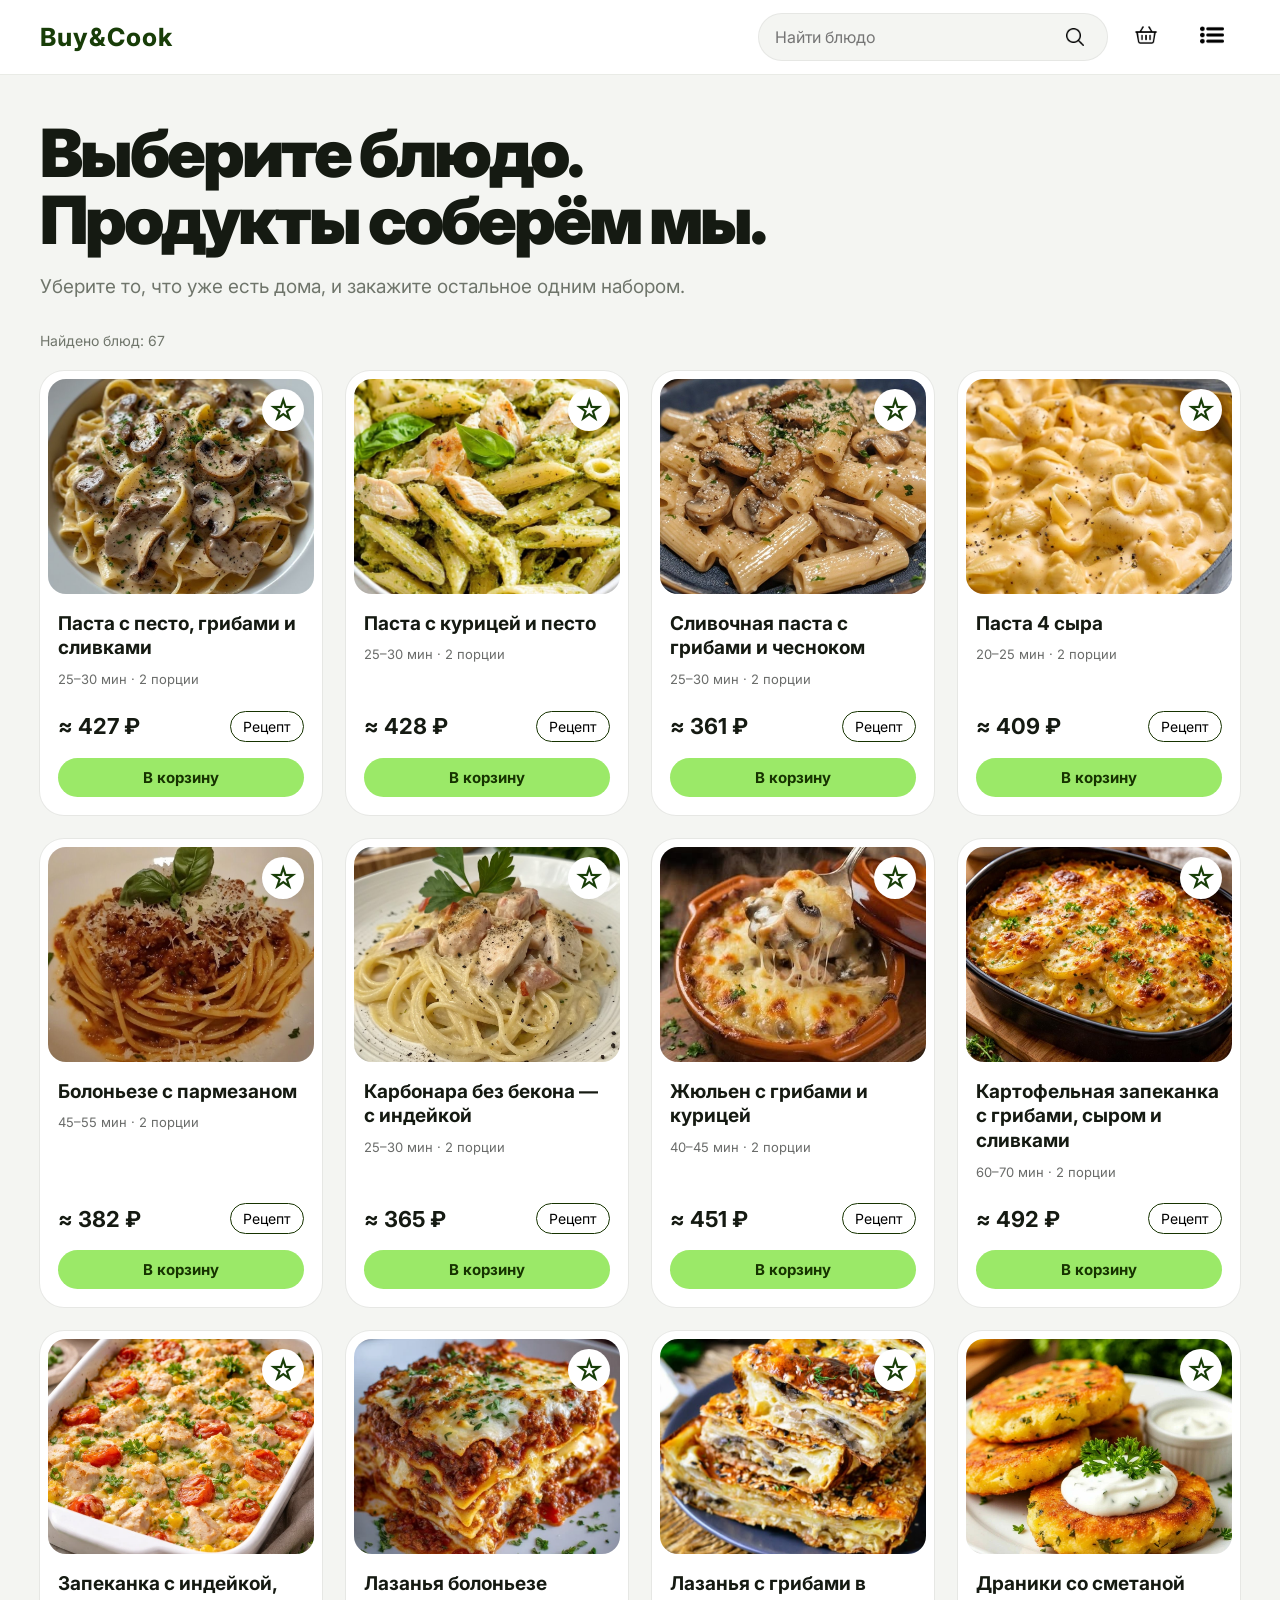
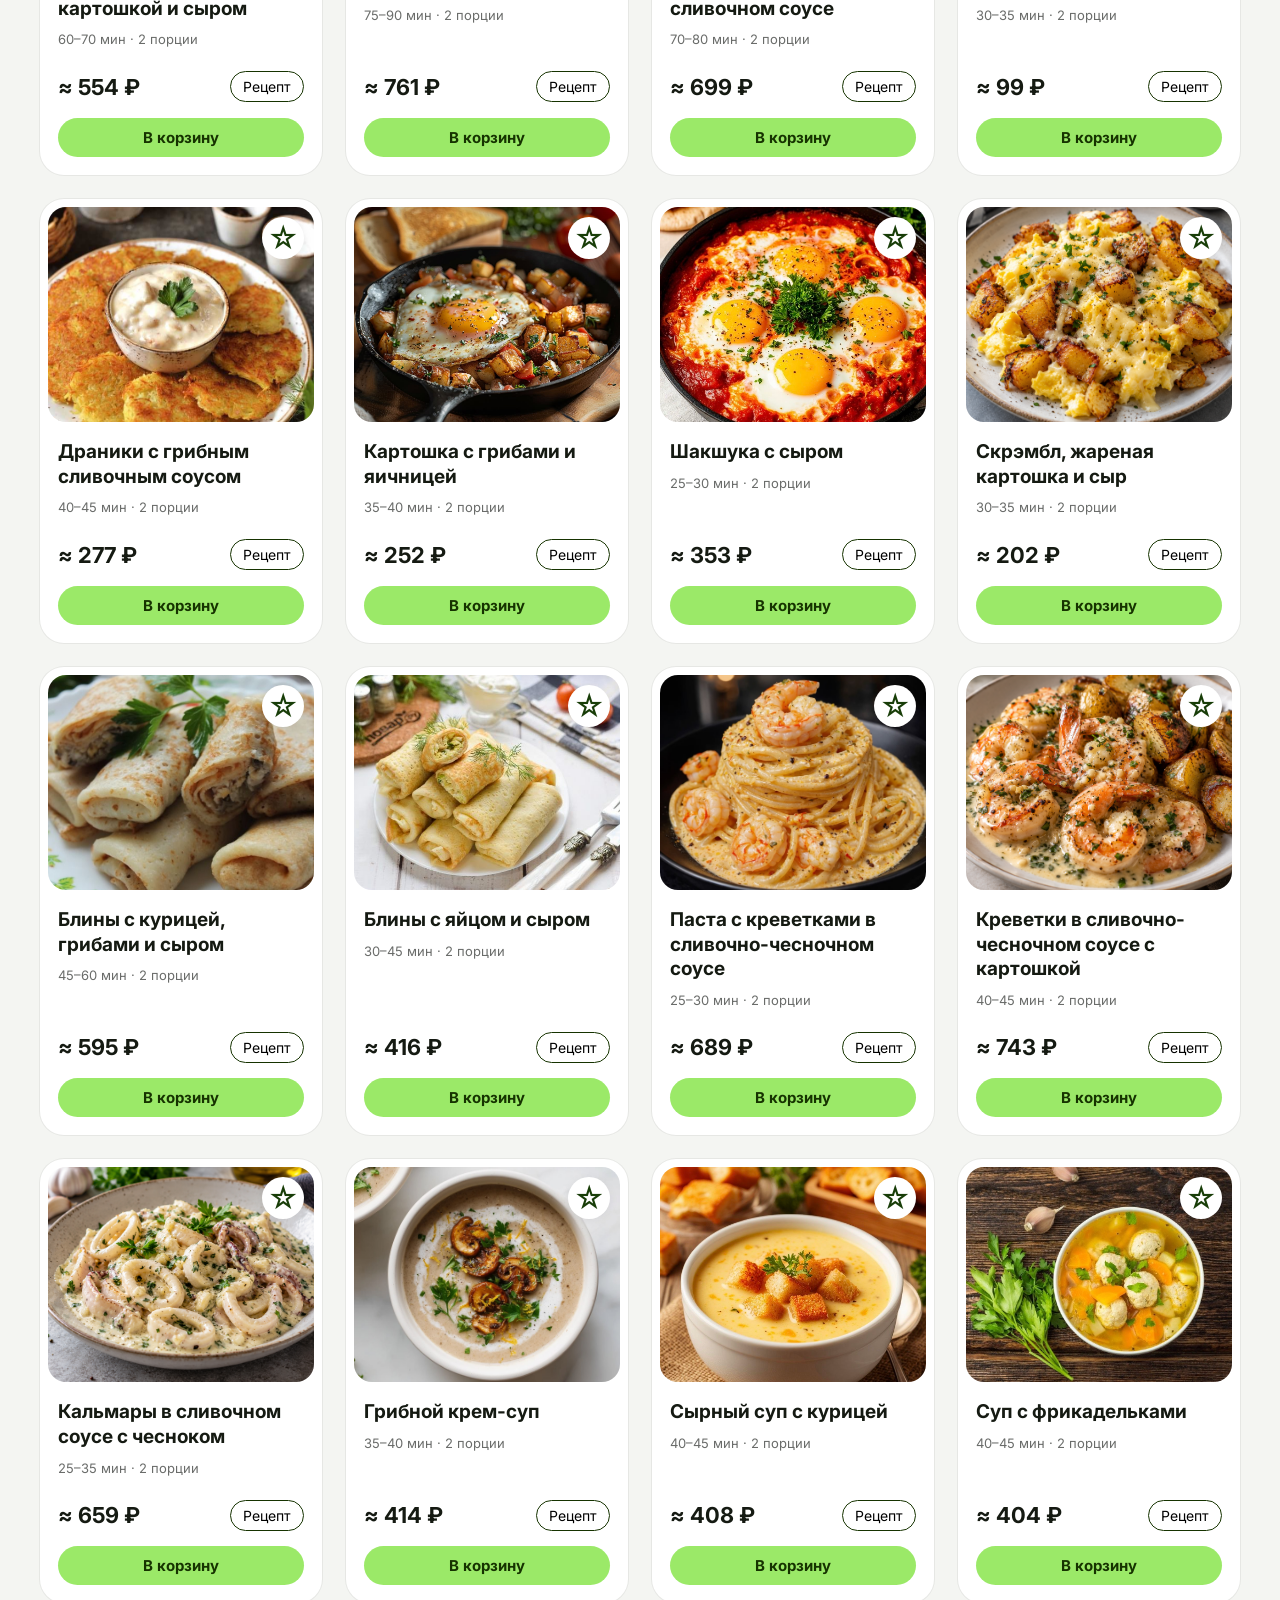
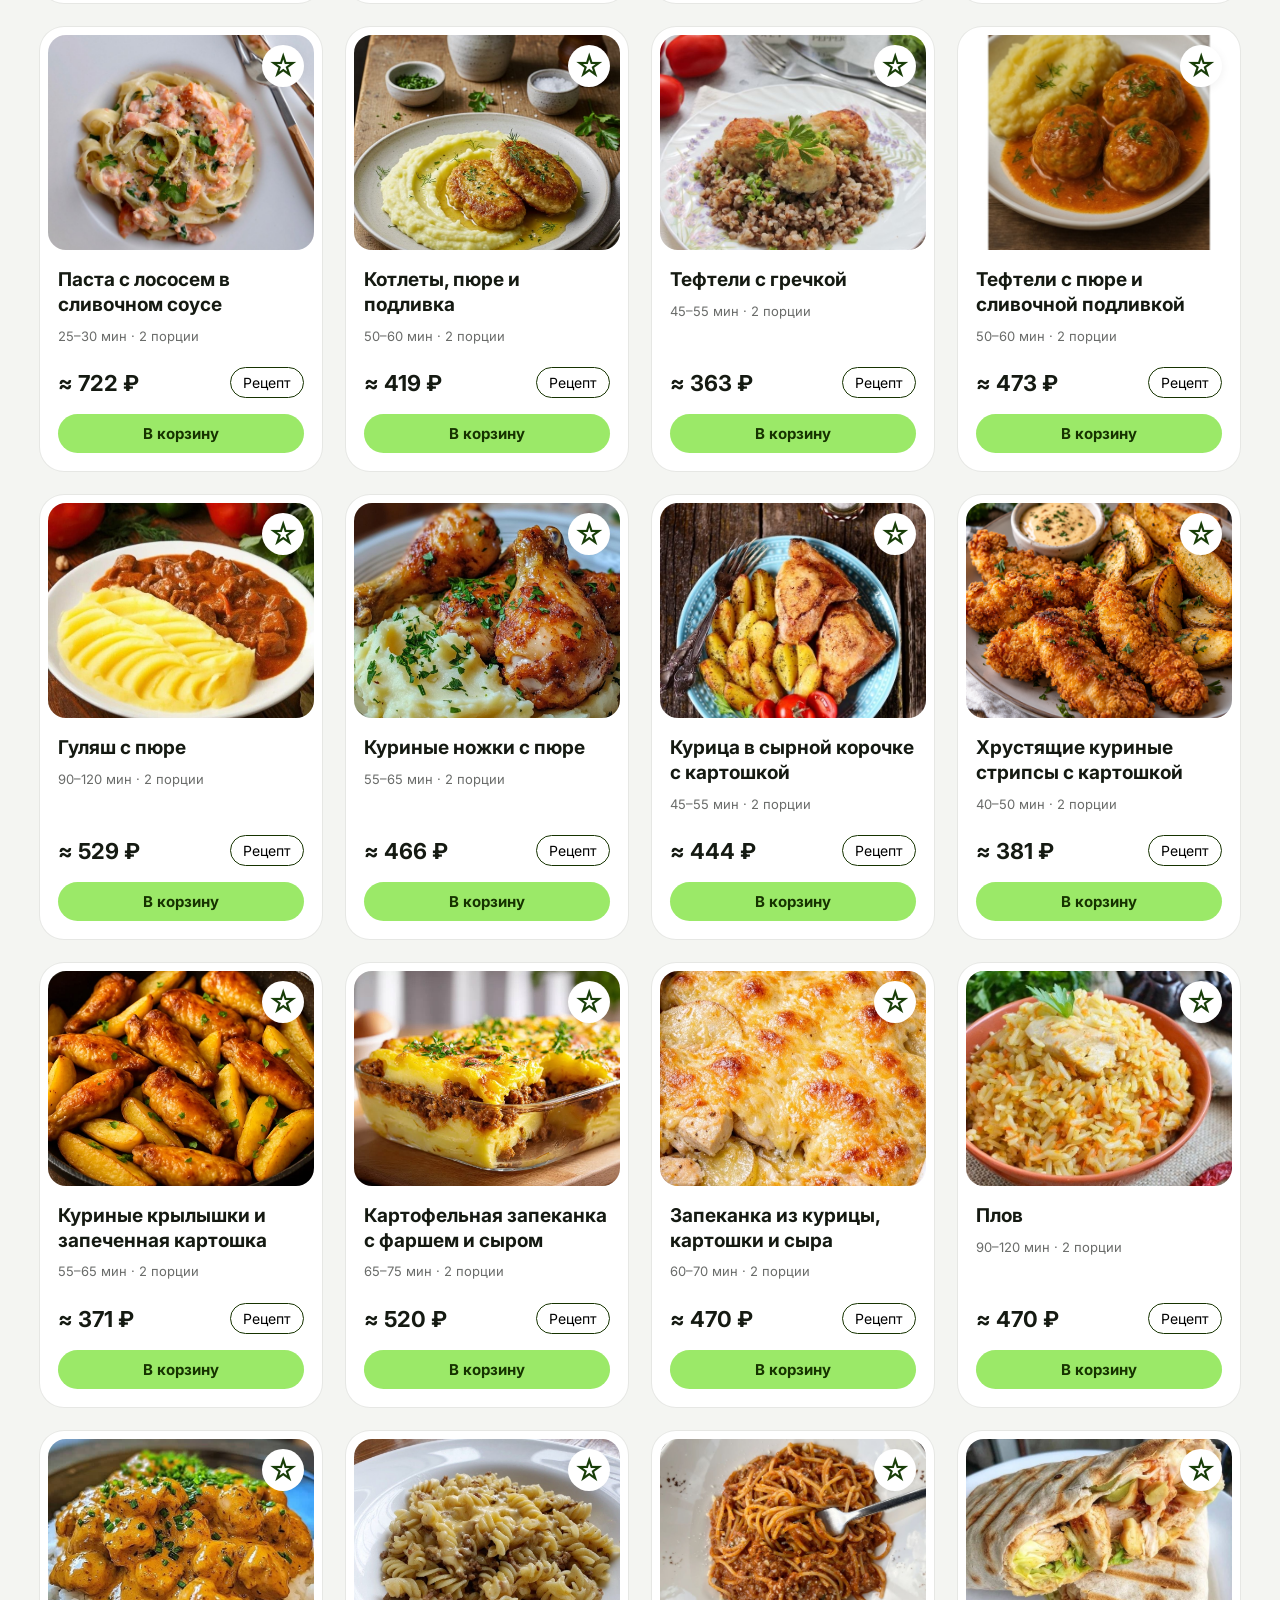
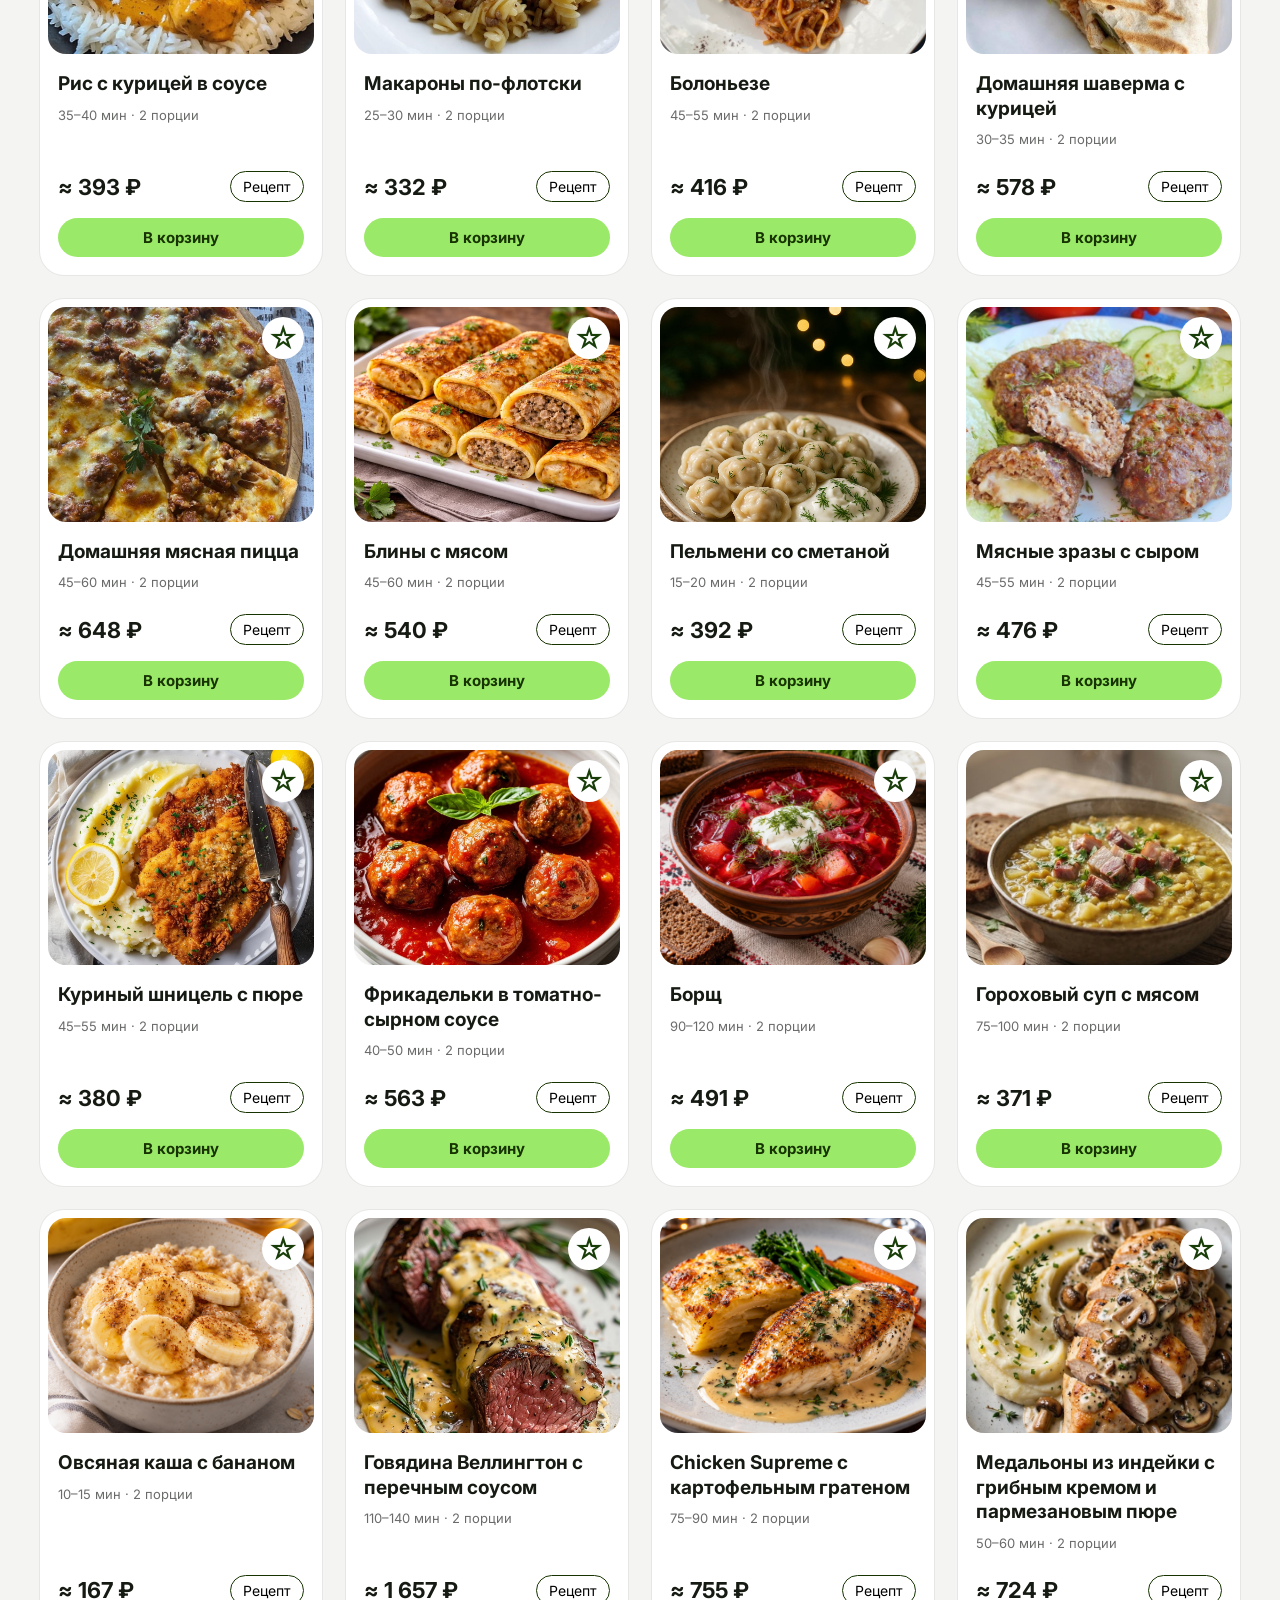
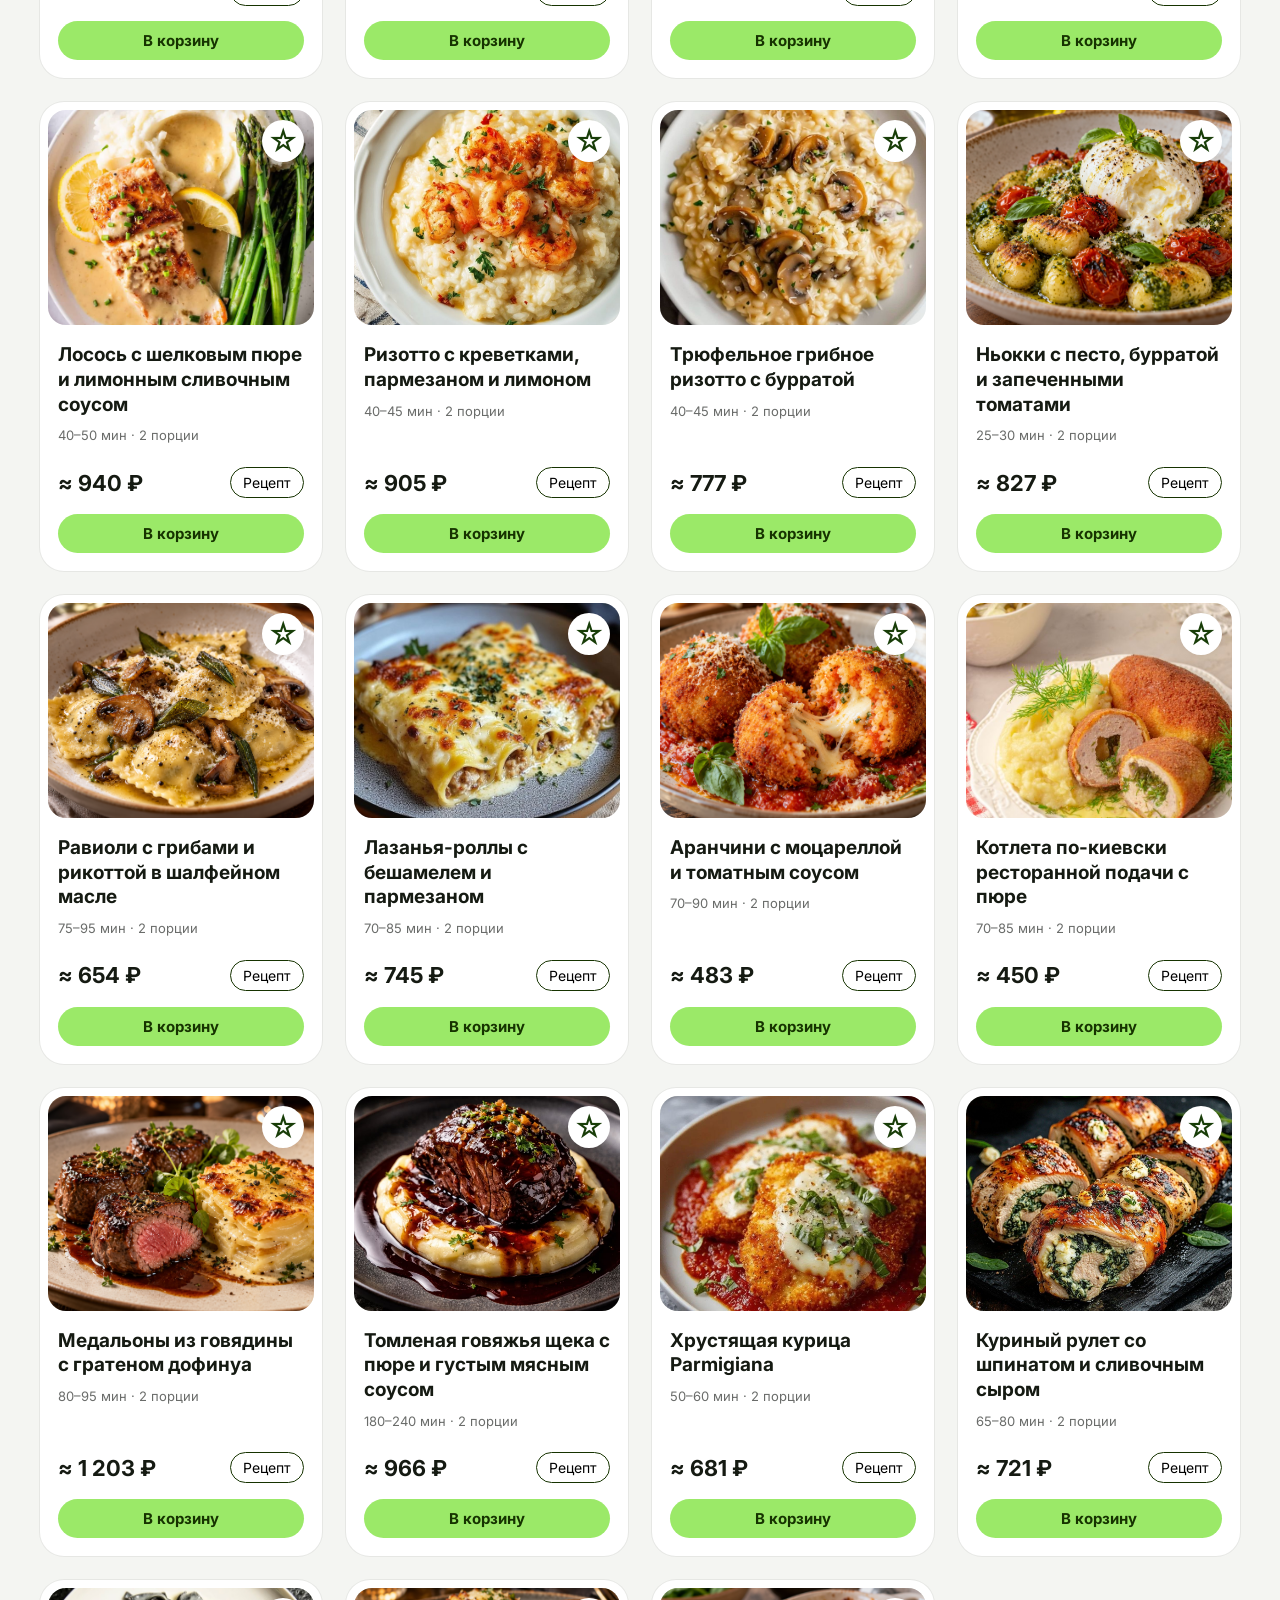
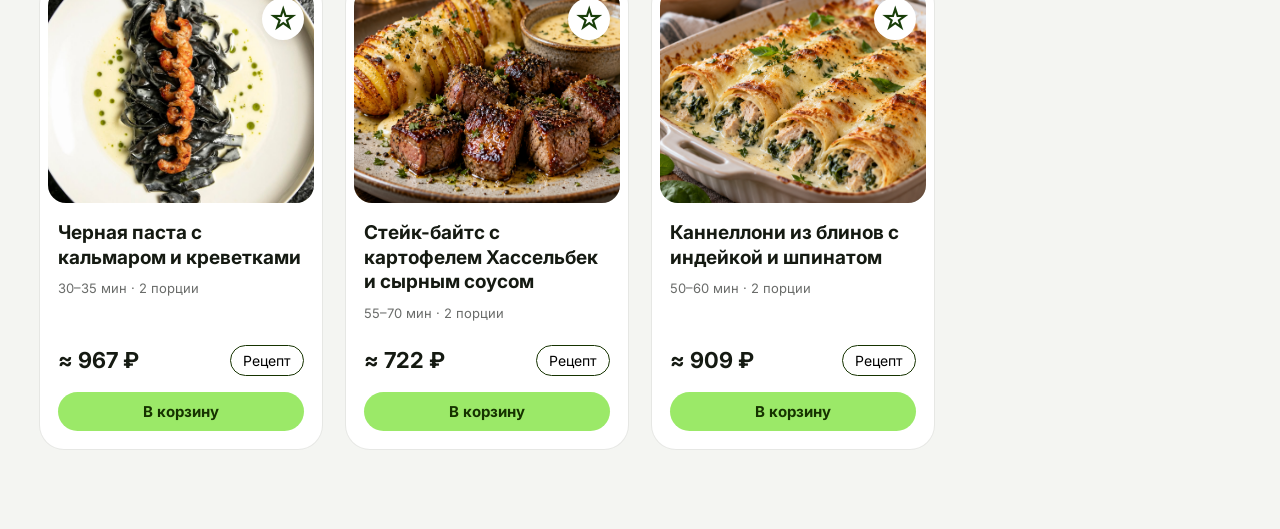
==== commit ebca5aa2: "fix image filename" ====
--- a/index.html
+++ b/index.html
@@ -4,6 +4,7 @@
     <meta charset="UTF-8">
     <meta name="viewport" content="width=device-width, initial-scale=1.0">
     <link rel="stylesheet" href="style.css">
+    <link rel="icon" type="image/png" href="images/favicon.png">
     <link rel="preconnect" href="https://fonts.googleapis.com">
     <link href="https://fonts.googleapis.com/css2?family=Inter:wght@400;500;600;700;800;900&display=swap" rel="stylesheet">
     <title>Buy&Cook</title>
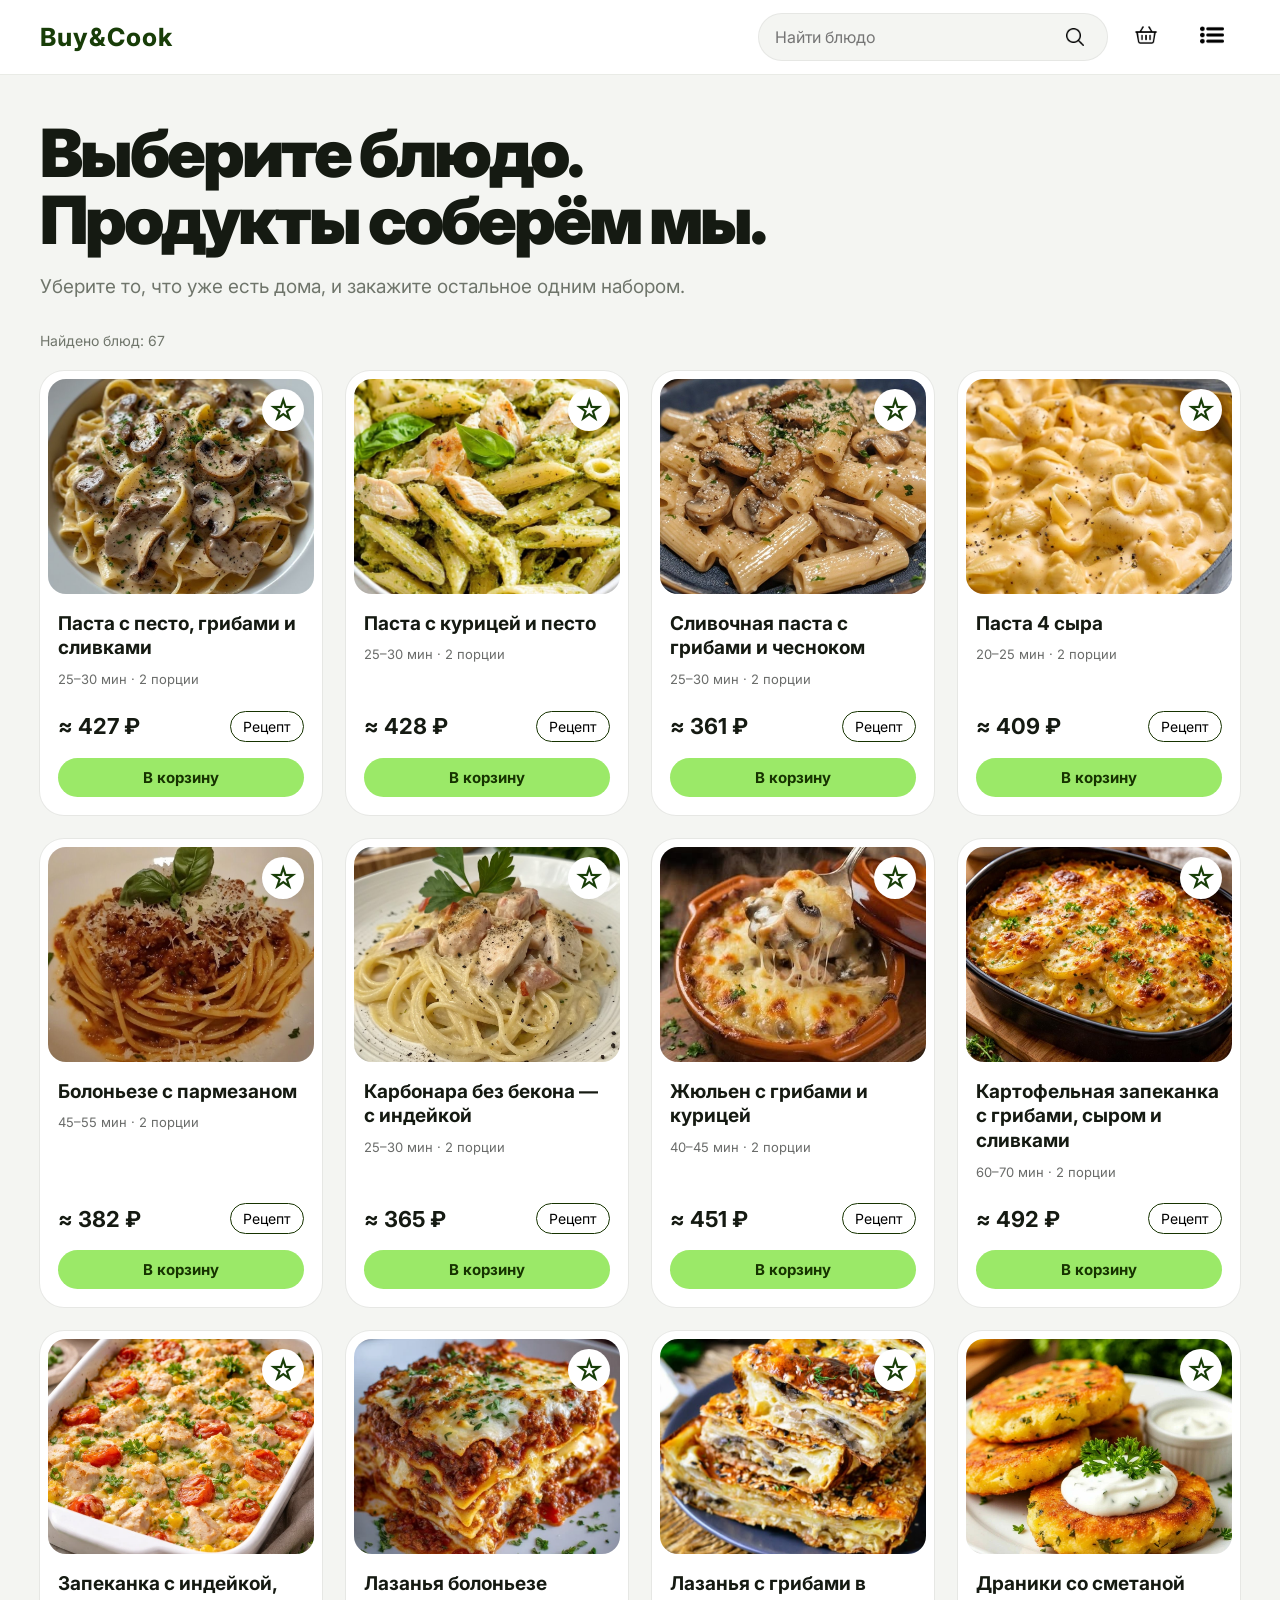
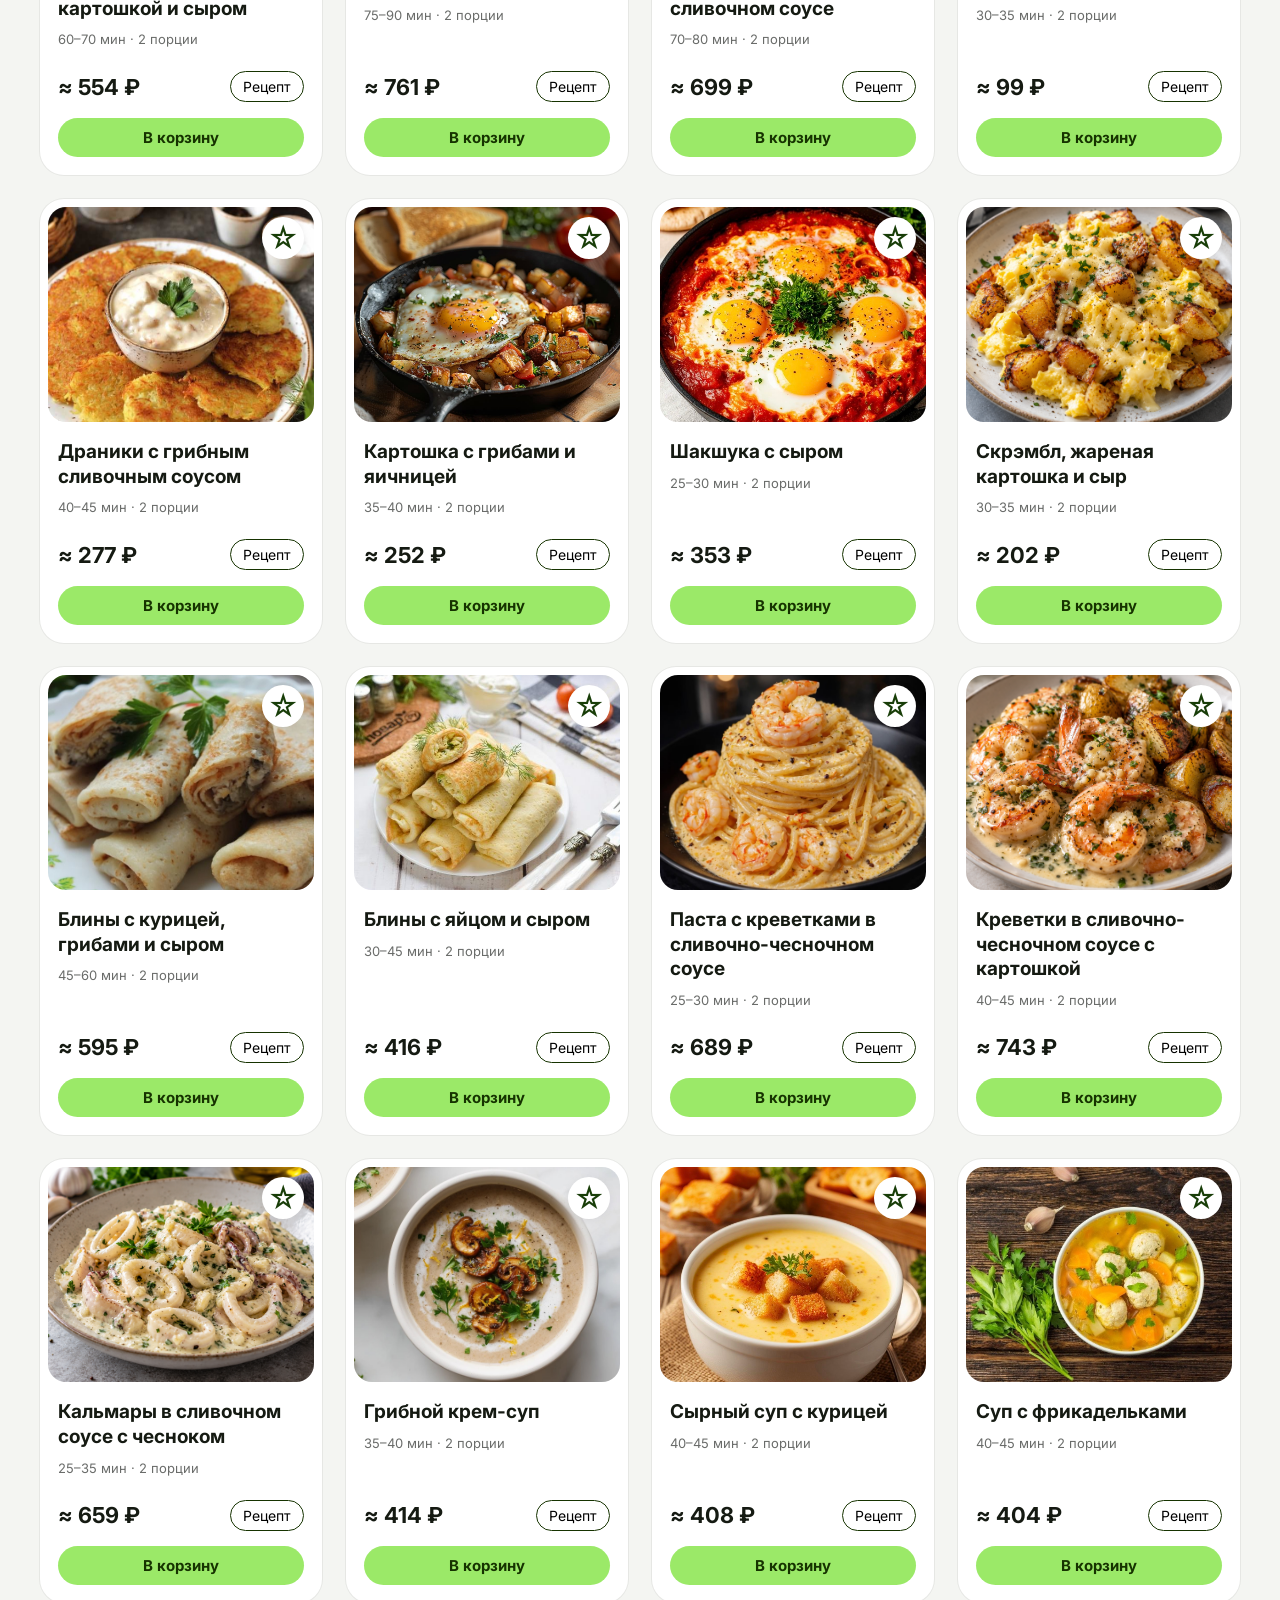
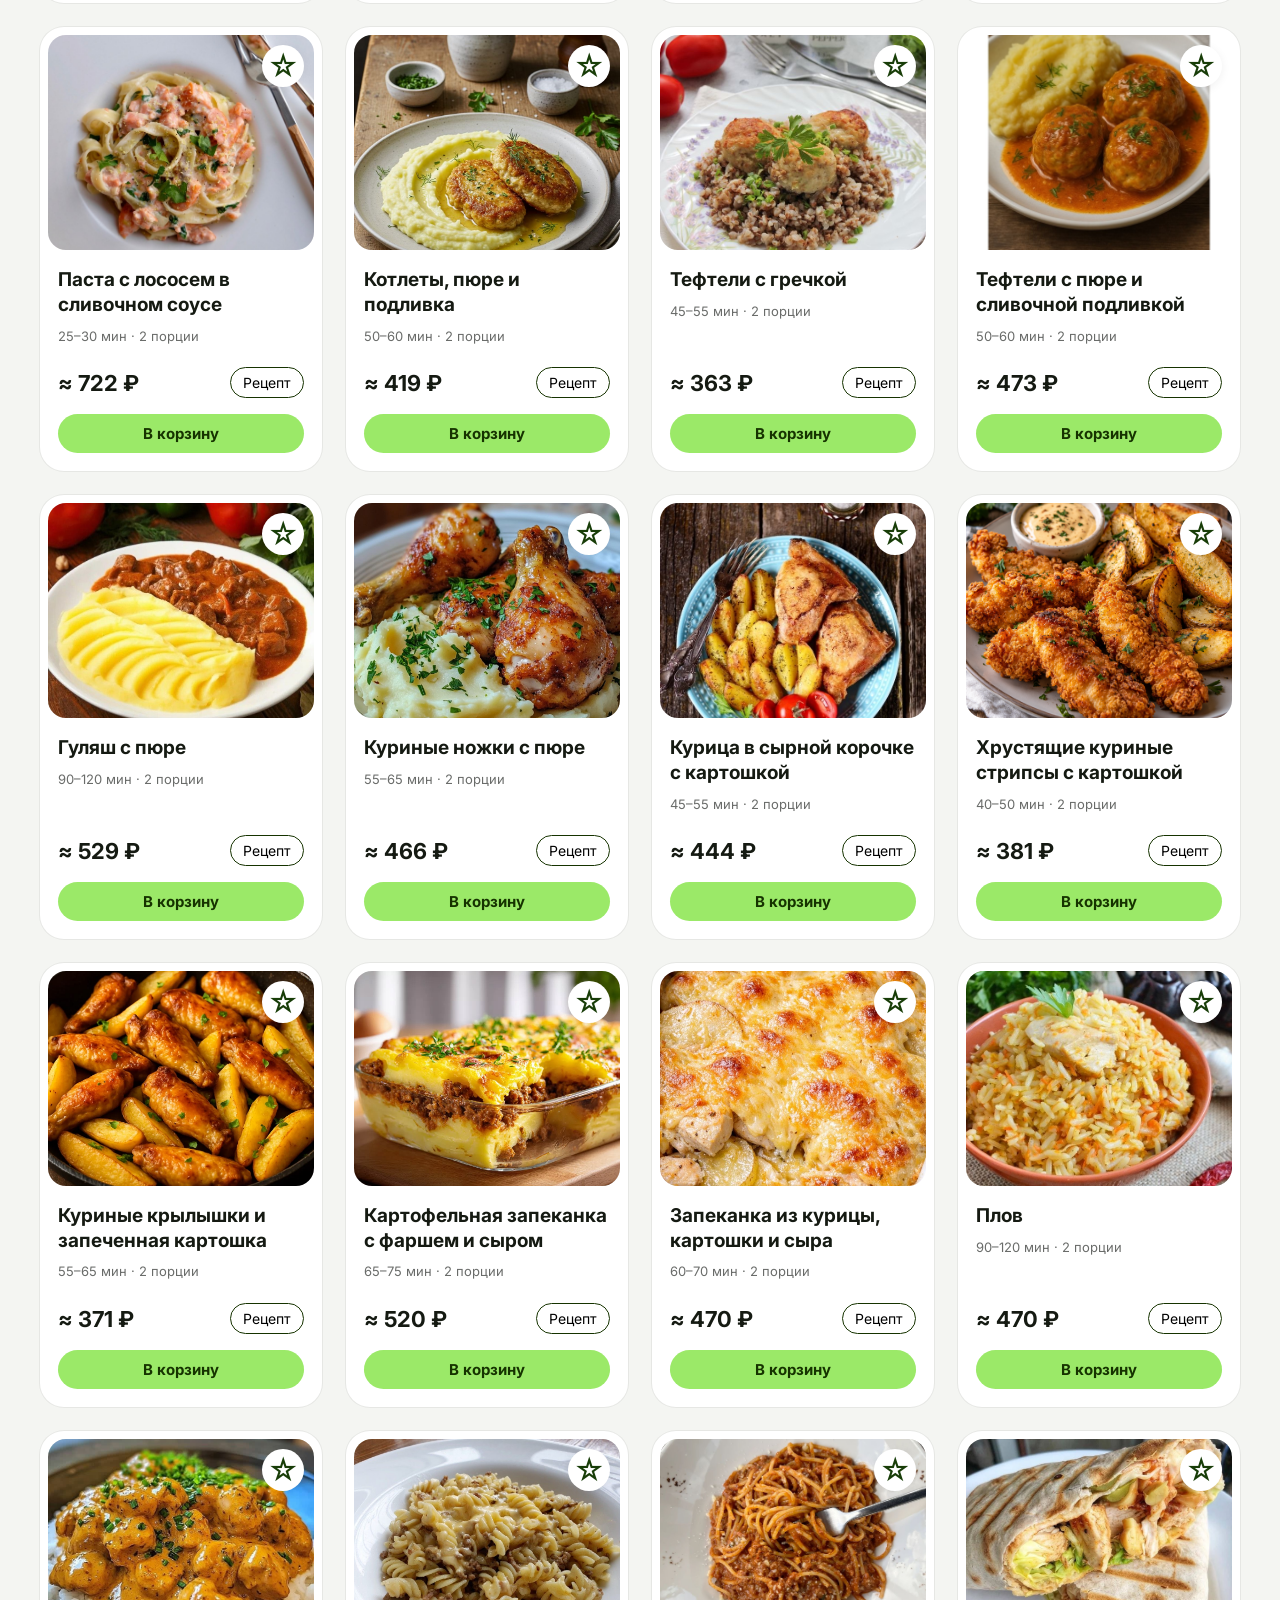
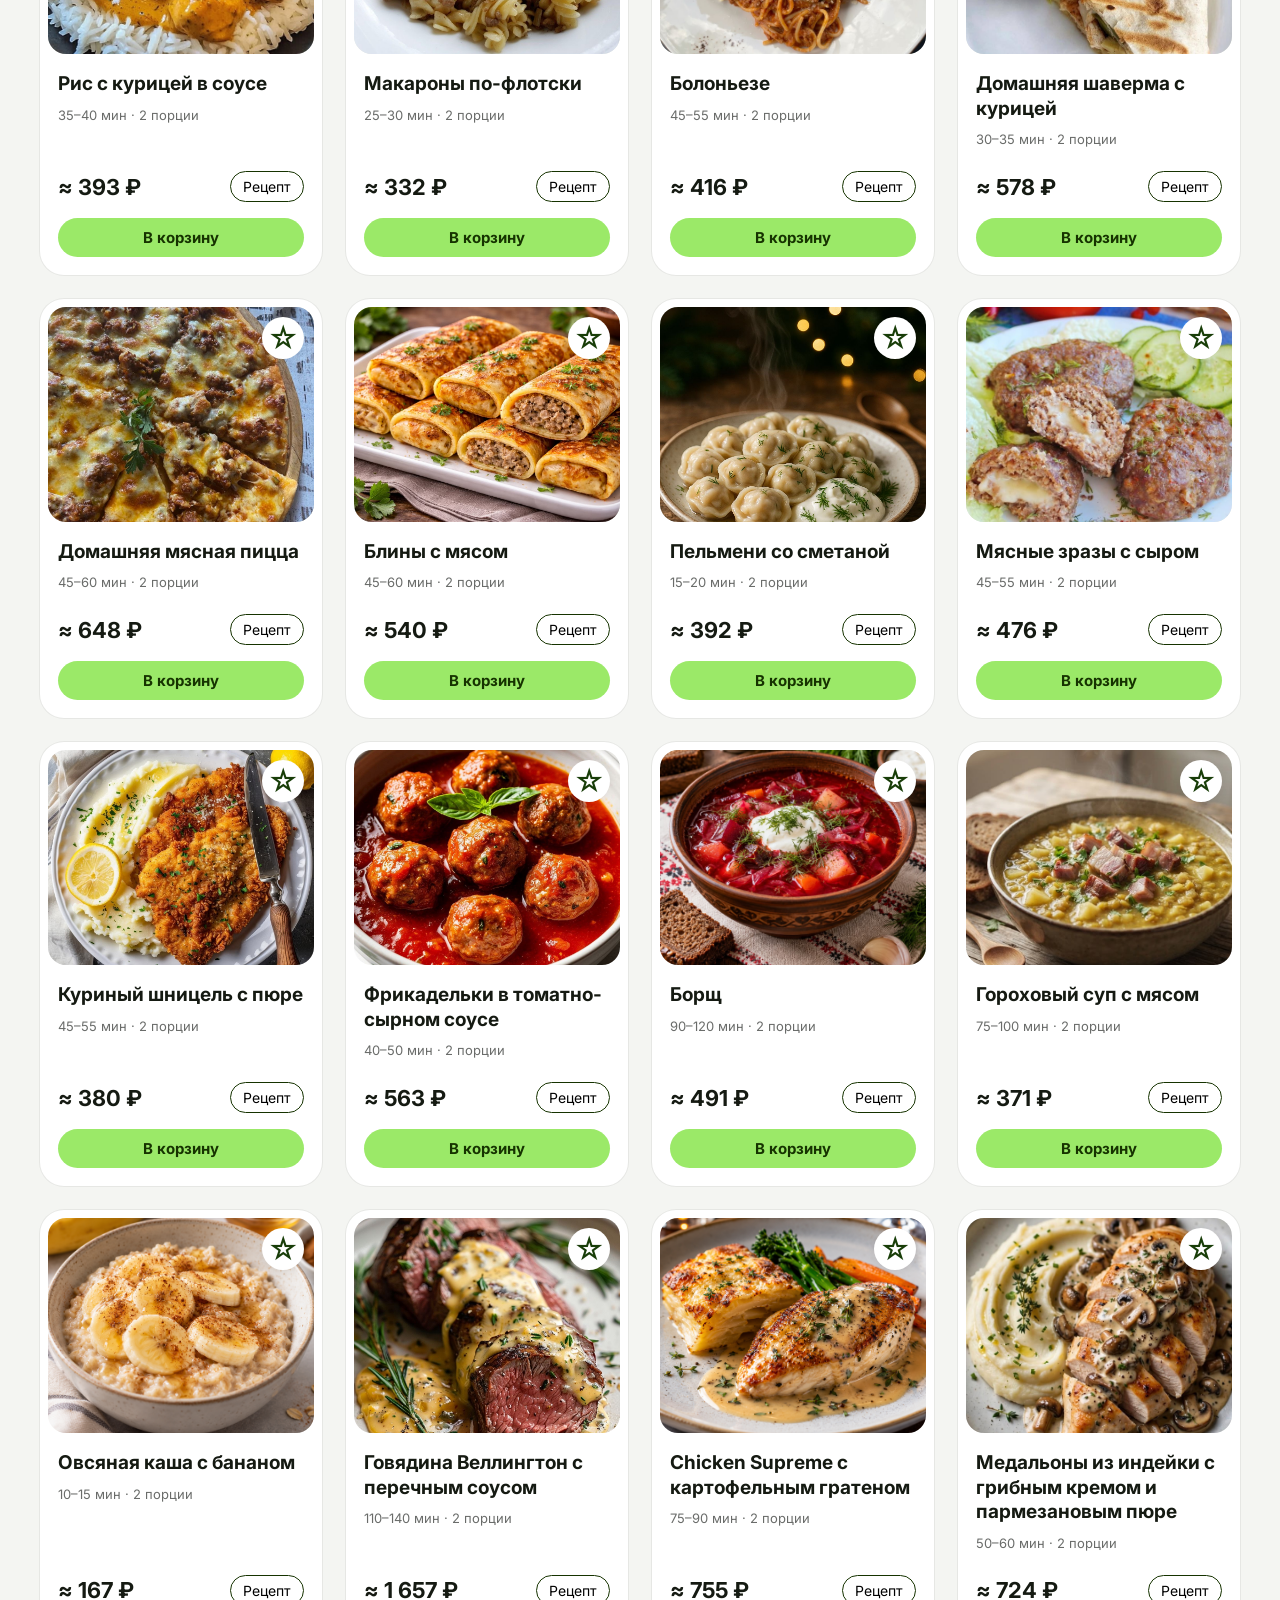
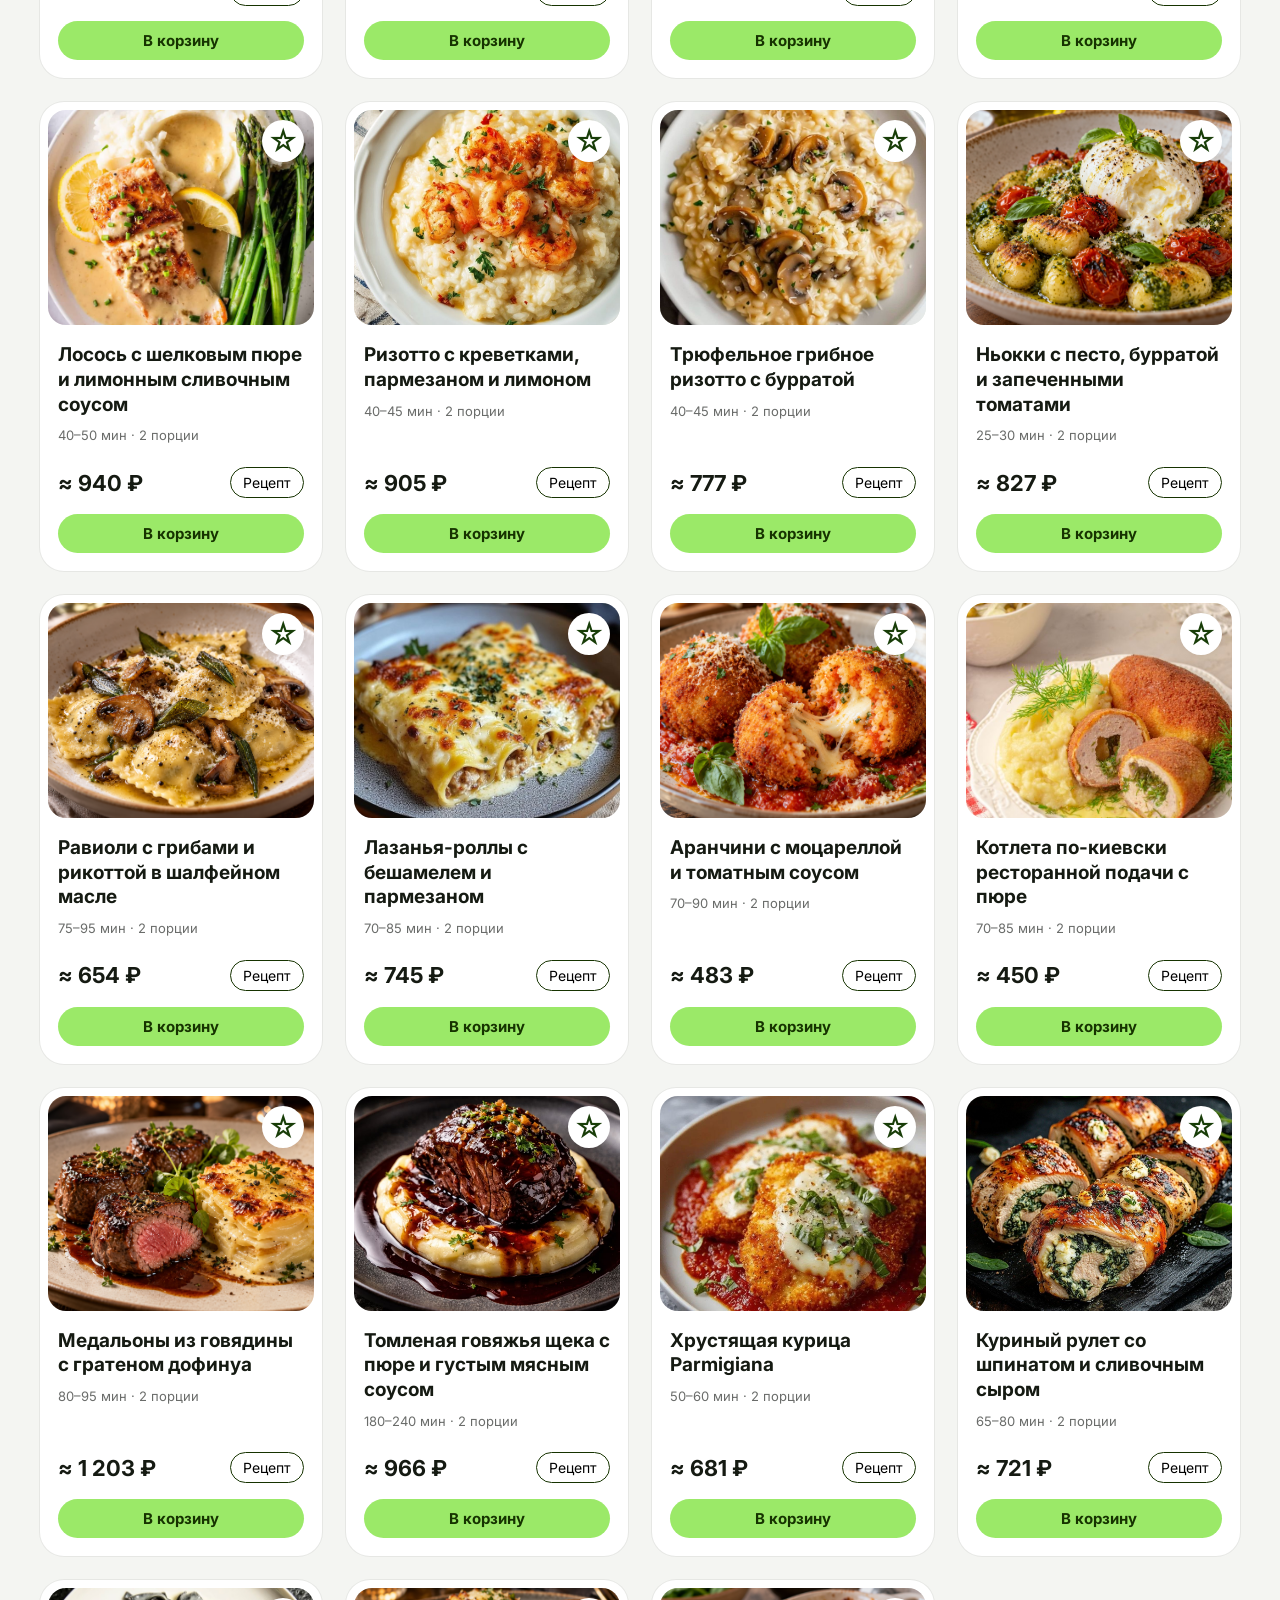
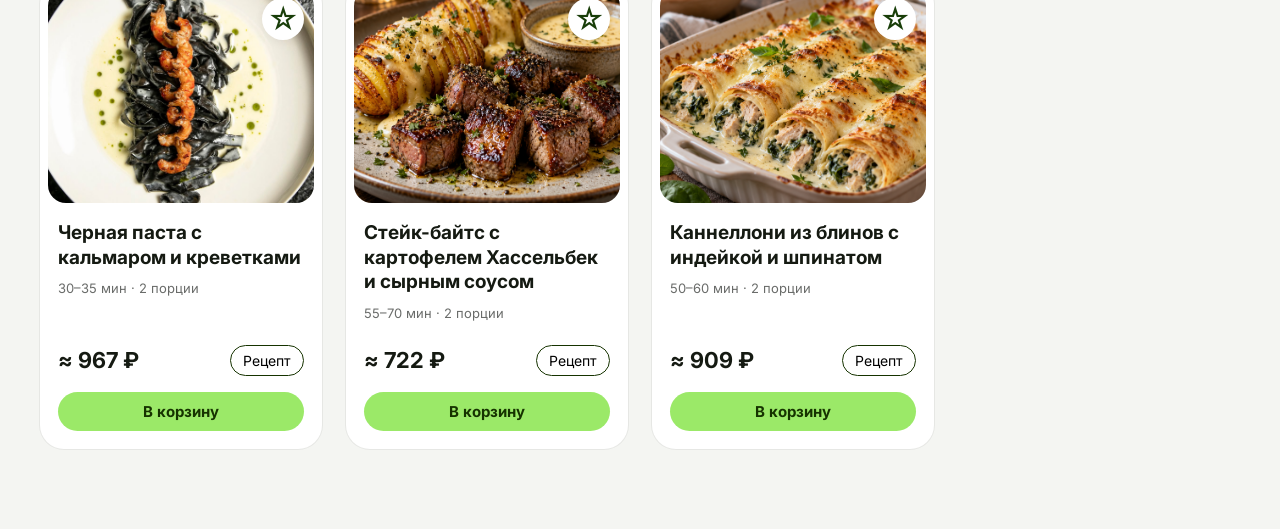
==== commit 0fc07fdd: "change project structure" ====
--- a/index.html
+++ b/index.html
@@ -3,7 +3,7 @@
 <head>
     <meta charset="UTF-8">
     <meta name="viewport" content="width=device-width, initial-scale=1.0">
-    <link rel="stylesheet" href="style.css">
+    <link rel="stylesheet" href="css/style.css">
     <link rel="icon" type="image/png" href="images/favicon.png">
     <link rel="preconnect" href="https://fonts.googleapis.com">
     <link href="https://fonts.googleapis.com/css2?family=Inter:wght@400;500;600;700;800;900&display=swap" rel="stylesheet">
@@ -91,6 +91,6 @@
         <h1>Ваши идеи</h1>
         <section id="ideas_list"></section>
     </dialog>
-    <script src="script.js"></script>   
+    <script src="js/script.js"></script>   
 </body>
 </html>
--- a/css/style.css
+++ b/css/style.css
@@ -0,0 +1,1883 @@
+body{
+    font-family: Inter, system-ui, sans-serif;
+    background-color: #f4f5f2;
+    margin: 0;
+}
+
+#buy_cook{
+    color: #183D08;
+    text-decoration: none;
+    font-weight: 750;
+    font-size: 25px;
+    letter-spacing: 1px;
+}
+
+header{
+    background-color: white;
+}
+
+.headers_img{
+    width: 24px;
+    height: 24px;
+    padding: 10px 10px 10px 10px;
+}
+
+.menu{
+    display: none;
+}
+
+button{
+    border: 0;
+    background-color: transparent;
+    cursor: pointer;
+    border-radius: 10px;
+    transition: background-color 0.2s, transform 0.15s;
+}
+
+button:hover{
+    background-color: #f1f3ee;
+}
+
+button:active{
+    transform: scale(0.94);
+}
+
+nav{
+    padding: 12px 20px 12px 90px;
+    display: flex;
+    align-items: center;
+}
+
+.search{
+    background-color: #f4f5f2;
+    display: flex;
+    align-items: center;
+    margin-left: auto;
+    gap: 8px;
+    width: 350px;
+    padding: 0 16px;
+    border: 1px solid rgba(14, 15, 12, 0.06);
+    border-radius: 30px;
+}
+
+#search_input{
+    flex: 1;
+    min-width: 0;
+    background-color: transparent;
+    border: 0;
+    padding: 10px 0;
+}
+
+input:focus{
+    outline: none;
+}
+
+input[type="search"]::-webkit-search-cancel-button{
+    -webkit-appearance: none;
+    appearance: none;
+}
+
+#cart{
+    margin-left: 10px;
+    margin-right: 10px;
+}
+
+#list{
+    margin-right: 20px;
+}
+
+h1{
+    font-weight: 900;
+    font-size: 72px;
+    line-height: 0.98;
+    letter-spacing: -3px;
+    margin: 0 0 20px;
+    line-height: 1;
+}
+
+#sec_text_catalog{
+    color: #6f756b;
+    font-size: 19px;
+    line-height: 1.5;
+}
+
+main{
+    padding: 45px 100px 80px;
+}
+
+.catalog_main{
+    display: block;
+}
+
+.cart_main{
+    display: grid;
+    grid-template-columns: minmax(0, 1fr) 370px;
+    gap: 32px;
+    align-items: start;
+}
+
+header{
+    background-color: white;
+    border-bottom: 1px solid #e9ebe6;
+}
+
+.div_cart{
+    display: flex;
+}
+
+.sect_result{
+    margin-top: 97px;
+    background-color: white;
+    border: 1px solid #e2e4df;
+    border-radius: 32px;
+    padding: 32px;
+    display: grid;
+    grid-template-columns: 1fr auto;
+    align-items: center;
+    column-gap: 20px;
+    row-gap: 20px;
+}
+
+#count_of_products{
+    margin: 0;
+    color: #6f756b;
+    font-size: 20px;
+}
+
+#cart_products{
+    display: flex;
+    flex-direction: column;
+    gap: 16px;
+    margin-top: 38px;
+}
+
+.sect_result h2{
+    grid-column: 1 / -1;
+    margin: 0 0 4px;
+    font-size: 28px;
+    font-weight: 800;
+}
+
+.sect_result p{
+    margin: 0;
+    font-size: 18px;
+}
+
+.sect_result p:nth-of-type(odd){
+    color: #555a52;
+}
+
+#num_dish, #num_product{
+    font-weight: 600;
+    color: #111;
+}
+
+.sect_result p:nth-of-type(5), #num_result{
+    border-top: 1px solid #e5e7e2;
+    padding-top: 24px;
+    margin-top: 4px;
+}
+
+#num_result{
+    font-size: 38px;
+    font-weight: 900;
+    letter-spacing: -1px;
+}
+
+#btn_copy_list{
+    grid-column: 1 / -1;
+    border: 2px solid #183D08;
+    border-radius: 30px;
+    padding: 12px 20px;
+    color: #183D08;
+    font-size: 17px;
+    font-weight: 700;
+    background-color: white;
+}
+
+#btn_copy_list:hover{
+    background-color: #f1f5ee;
+}
+
+#btn_make_order, .add_cart_button{
+    grid-column: 1 / -1;
+    background-color: #9BE968;
+    border-radius: 30px;
+    padding: 18px 20px;
+    color: #183D08;
+    font-size: 19px;
+    font-weight: 800;
+}
+
+#btn_make_order:hover, .add_cart_button:hover{
+    background-color: #8ddd5c;
+}
+
+#catalog{
+    display: grid;
+    grid-template-columns: repeat(auto-fit, minmax(260px, 1fr));
+    gap: 24px;
+    width: 100%;
+    margin-top: 50px;
+}
+
+.recipe_card{
+    background-color: white;
+    border-radius: 24px;
+    overflow: hidden;
+    box-shadow: rgba(14, 15, 12, 0.06) 0px 0px 0px 1px;
+    transition: transform 0.25s, box-shadow 0.25s;
+}
+
+.recipe_card:hover{
+    transform: translateY(-6px);
+    box-shadow: 0 12px 30px rgba(0, 0, 0, 0.12);
+}
+
+.recipe_image{
+    height: 220px;
+    background-color: white;
+    display: flex;
+    justify-content: center;
+    align-items: center;
+    position: relative;
+}
+
+.favorite_button{
+    position: absolute;
+    top: 15px;
+    right: 15px;
+    background-color: white;
+    border-radius: 50%;
+    width: 42px;
+    height: 42px;
+    margin-right: 10px;
+    margin-top: 10px
+}
+
+
+.recipe_info{
+    padding: 20px;
+}
+
+.recipe_meta{
+    font-size: 13px;
+    color: rgb(106, 108, 106);
+}
+
+.recipe_price_row{
+    display: flex;
+    align-items: center;
+    justify-content: space-between;
+}
+
+.recipe_button{
+    border: 1px solid rgb(22, 51, 0);
+    padding: 6px 12px;
+    font-size: 14px;
+    border-radius: 999px;
+}
+
+.add_cart_button{
+    width: 100%;
+    padding: 10px 15px;
+    color: rgb(22, 51, 0);
+    font-size: 15px;
+    font-weight: 700;
+}
+
+.cart_main{
+    display: block;
+}
+
+.div_cart{
+    display: grid;
+    grid-template-columns: minmax(0, 1fr) 370px;
+    gap: 32px;
+    align-items: start;
+}
+
+.sect_cart{
+    min-width: 0;
+}
+
+#cart_products{
+    display: flex;
+    flex-direction: column;
+    gap: 16px;
+    margin-top: 35px;
+}
+
+.cart_card{
+    background-color: white;
+    border: 1px solid #e2e4df;
+    border-radius: 26px;
+    padding: 22px;
+    display: grid;
+    grid-template-columns: 120px minmax(0, 1fr) auto auto auto;
+    gap: 20px;
+    align-items: center;
+    transition: transform 0.2s, box-shadow 0.2s;
+}
+
+.cart_card:hover{
+    transform: translateY(-3px);
+    box-shadow: 0 10px 25px rgba(0, 0, 0, 0.07);
+}
+
+.cart_product_image{
+    width: 120px;
+    height: 120px;
+    object-fit: cover;
+    border-radius: 20px;
+}
+
+.cart_product_info{
+    min-width: 0;
+}
+
+.cart_product_name{
+    margin: 0 0 6px;
+    font-size: 24px;
+    font-weight: 800;
+}
+
+.cart_product_count{
+    margin: 0 0 16px;
+    color: #6f756b;
+    font-size: 15px;
+}
+
+.ingredients_button{
+    padding: 9px 14px;
+    background-color: #f1f3ee;
+    color: #183D08;
+    font-weight: 700;
+    border-radius: 999px;
+}
+
+.cart_portions{
+    display: flex;
+    align-items: center;
+    gap: 10px;
+}
+
+.minus_button, .plus_button{
+    width: 38px;
+    height: 38px;
+    border: 1px solid #dfe3dc;
+    border-radius: 50%;
+    background-color: white;
+    font-size: 22px;
+    font-weight: 600;
+}
+
+.portion_number{
+    min-width: 20px;
+    text-align: center;
+    font-size: 18px;
+    font-weight: 700;
+}
+
+.portions_text{
+    color: #6f756b;
+}
+
+.cart_product_price{
+    margin: 0;
+    font-size: 24px;
+    font-weight: 800;
+    white-space: nowrap;
+}
+
+.delete_product{
+    font-size: 26px;
+    color: #8b8f88;
+    width: 38px;
+    height: 38px;
+    border-radius: 50%;
+}
+
+.delete_product:hover{
+    background-color: #f3f3f1;
+    color: #111;
+}
+
+.sect_result{
+    background-color: white;
+    border: 1px solid #e2e4df;
+    border-radius: 30px;
+    padding: 30px;
+    display: grid;
+    grid-template-columns: 1fr auto;
+    column-gap: 20px;
+    row-gap: 18px;
+}
+
+.sect_result h2{
+    grid-column: 1 / -1;
+    margin: 0 0 8px;
+    font-size: 28px;
+    font-weight: 800;
+}
+
+.sect_result p{
+    margin: 0;
+}
+
+#num_dish, #num_product{
+    font-weight: 700;
+}
+
+#num_result{
+    font-size: 32px;
+    font-weight: 900;
+}
+
+#btn_copy_list, #btn_make_order{
+    grid-column: 1 / -1;
+    width: 100%;
+}
+
+#btn_copy_list{
+    padding: 12px;
+    border: 2px solid #183D08;
+    border-radius: 999px;
+    color: #183D08;
+    font-weight: 700;
+    background-color: white;
+}
+
+#btn_make_order{
+    padding: 16px;
+    background-color: #9BE968;
+    border-radius: 999px;
+    color: #183D08;
+    font-size: 18px;
+    font-weight: 800;
+}
+
+#form_make_order{
+    width: min(1150px, calc(100vw - 80px));
+    max-height: calc(100vh - 80px);
+    padding: 32px;
+    border: 0;
+    border-radius: 28px;
+    background-color: #f4f5f2;
+    grid-template-columns: minmax(0, 1fr) 320px;
+    gap: 24px;
+    overflow-y: auto;
+}
+
+#form_make_order[open]{
+    display: grid;
+}
+
+#form_make_order::backdrop{
+    background-color: rgba(14, 15, 12, 0.45);
+}
+
+#form_make_order > h1{
+    grid-column: 1 / -1;
+    margin: 0 0 10px;
+    font-size: 52px;
+    line-height: 1;
+    font-weight: 900;
+    letter-spacing: -2px;
+}
+
+#form_order{
+    background-color: white;
+    border-radius: 28px;
+    padding: 28px;
+    box-shadow: 0 0 0 1px rgba(14, 15, 12, 0.06);
+    display: grid;
+    grid-template-columns: 1fr 1fr;
+    gap: 16px;
+}
+
+#form_order h2{
+    grid-column: 1 / -1;
+    margin: 0 0 4px;
+    font-size: 20px;
+    font-weight: 800;
+}
+
+#form_order label{
+    font-size: 14px;
+    font-weight: 600;
+    margin-bottom: -10px;
+}
+
+#form_order label[for="order_address"], #form_order #order_address, #form_order label[for="order_number"], #form_order #order_number{
+    grid-column: 1 / -1;
+}
+
+#form_order input{
+    height: 50px;
+    box-sizing: border-box;
+    border: 1px solid #c9cec4;
+    border-radius: 10px;
+    padding: 0 16px;
+    background-color: white;
+    font-family: inherit;
+    font-size: 16px;
+    transition: border-color 0.2s;
+}
+
+#form_order input:focus{
+    outline: none;
+    border-color: #163300;
+}
+
+#btn_send_order{
+    grid-column: 1 / -1;
+    height: 58px;
+    margin-top: 4px;
+    border-radius: 999px;
+    background-color: #9fe870;
+    color: #163300;
+    font-size: 17px;
+    font-weight: 800;
+}
+
+#btn_send_order:hover{
+    background-color: #91dc65;
+}
+
+#order_info{
+    background-color: white;
+    border-radius: 28px;
+    padding: 24px;
+    box-shadow: 0 0 0 1px rgba(14, 15, 12, 0.06);
+    align-self: start;
+}
+
+#order_info h2{
+    margin: 0 0 20px;
+    font-size: 20px;
+    font-weight: 800;
+}
+
+.order_summary_item{
+    display: flex;
+    justify-content: space-between;
+    gap: 12px;
+    margin-bottom: 14px;
+    font-size: 15px;
+}
+
+.order_summary_item span:last-child{
+    font-weight: 600;
+    white-space: nowrap;
+}
+
+#form_order{
+    display: grid;
+    grid-template-columns: 1fr 1fr;
+    gap: 12px 20px;
+}
+
+#form_order h2{
+    grid-column: 1 / -1;
+}
+
+label[for="order_name"]{
+    grid-column: 1;
+}
+
+#order_name{
+    grid-column: 1;
+}
+
+label[for="order_surname"]{
+    grid-column: 2;
+    grid-row: 2;
+}
+
+#order_surname{
+    grid-column: 2;
+    grid-row: 3;
+}
+
+label[for="order_address"], #order_address, label[for="order_number"], #order_number, #btn_send_order{
+    grid-column: 1 / -1;
+}
+
+*{
+    box-sizing: border-box;
+}
+
+.headers_img{
+    box-sizing: content-box;
+}
+
+[hidden]{
+    display: none !important;
+}
+
+button, input, textarea{
+    font: inherit;
+}
+
+button:disabled{
+    cursor: default;
+    opacity: .45;
+    transform: none;
+}
+
+button:focus-visible, a:focus-visible, .recipe_card:focus-visible{
+    outline: 3px solid #70bd42;
+    outline-offset: 4px;
+}
+
+body{
+    color: #151a12;
+}
+
+body.modal_open{
+    overflow: hidden;
+}
+
+nav{
+    position: relative;
+    max-width: 1500px;
+    margin: auto;
+    padding: 12px 40px;
+}
+
+main{
+    max-width: 1500px;
+    margin: auto;
+    padding: 45px 40px 80px;
+}
+
+h1{
+    font-size: clamp(36px, 5.2vw, 72px);
+}
+
+.search{
+    padding-right: 4px;
+}
+
+.search:focus-within{
+    border-color: #7fb861;
+    box-shadow: 0 0 0 3px #e6f2de;
+}
+
+.search_button{
+    display: flex;
+    align-items: center;
+    border-radius: 50%;
+}
+
+#cart{
+    position: relative;
+}
+
+#list{
+    margin-right: 0;
+}
+
+.cart_badge{
+    position: absolute;
+    right: -2px;
+    top: 0;
+    min-width: 20px;
+    padding: 2px 5px;
+    background: #9be968;
+    color: #183d08;
+    border-radius: 20px;
+    font-size: 11px;
+    font-weight: 800;
+}
+
+.menu.is_open{
+    display: grid;
+    position: absolute;
+    right: 40px;
+    top: calc(100% - 3px);
+    width: 265px;
+    padding: 8px;
+    border: 1px solid #e2e4df;
+    border-radius: 18px;
+    background: white;
+    box-shadow: 0 15px 45px #17241020;
+    z-index: 10;
+}
+
+.menu button{
+    display: flex;
+    align-items: center;
+    text-align: left;
+    padding: 4px 8px;
+}
+
+.menu p{
+    margin: 0;
+    font-size: 15px;
+    font-weight: 600;
+}
+
+.catalog_toolbar{
+    display: flex;
+    justify-content: space-between;
+    align-items: center;
+    flex-wrap: wrap;
+    gap: 12px;
+    margin-top: 28px;
+}
+
+#catalog{
+    grid-template-columns: repeat(4, minmax(0, 1fr));
+    margin-top: 20px;
+}
+
+.recipe_card{
+    display: flex;
+    flex-direction: column;
+    cursor: pointer;
+}
+
+.recipe_info{
+    display: flex;
+    flex-direction: column;
+    flex: 1;
+    padding: 18px;
+}
+
+.recipe_name{
+    font-size: 19px;
+    line-height: 1.3;
+    margin: 0 0 10px;
+    overflow-wrap: anywhere;
+}
+
+.recipe_meta{
+    margin-bottom: 8px;
+}
+
+.recipe_price_row{
+    margin-top: auto;
+    gap: 8px;
+}
+
+.recipe_price{
+    font-size: 22px;
+    white-space: nowrap;
+}
+
+.image_wrapper{
+    background: #e9eee3;
+    overflow: hidden;
+}
+
+.image_wrapper > img{
+    width: 100%;
+    height: 100%;
+    object-fit: cover;
+    display: block;
+}
+
+.recipe_image{
+    margin: 8px 8px 0;
+    border-radius: 18px;
+    height: 215px;
+    flex-shrink: 0;
+}
+
+.image_placeholder{
+    display: grid;
+    width: 100%;
+    height: 100%;
+    place-content: center;
+    color: #728266;
+    padding: 16px;
+    text-align: center;
+    font-size: 13px;
+    background: linear-gradient(135deg, #eff4e8, #dae9ce);
+}
+
+.favorite_button{
+    margin: 0;
+    top: 10px;
+    right: 10px;
+    color: #183d08;
+    font-size: 30px;
+    line-height: 1;
+    box-shadow: 0 2px 10px #00000010;
+}
+
+.favorite_button.is_favorite{
+    background: #9be968;
+}
+
+.add_cart_button.in_cart{
+    background: #e5f3da;
+}
+
+.muted, .editor_hint{
+    color: #6f756b;
+    font-size: 14px;
+    line-height: 1.5;
+}
+
+.text_button{
+    color: #31571d;
+    font-size: 14px;
+    font-weight: 600;
+    padding: 8px 10px;
+}
+
+.primary_button, #add_recipe button[type="submit"]{
+    background: #9be968;
+    color: #183d08;
+    padding: 14px 24px;
+    border-radius: 999px;
+    font-weight: 750;
+}
+
+.primary_button:hover, #add_recipe button[type="submit"]:hover{
+    background: #8ddd5c;
+}
+
+.empty_state{
+    grid-column: 1 / -1;
+    text-align: center;
+    padding: 60px 24px;
+    border: 1px dashed #cdd6c6;
+    border-radius: 24px;
+}
+
+.empty_state h2{
+    font-size: 24px;
+    margin: 0 0 14px;
+}
+
+.empty_state p{
+    color: #6f756b;
+    max-width: 460px;
+    margin: 0 auto 24px;
+    line-height: 1.5;
+}
+
+.loading_message{
+    grid-column: 1 / -1;
+    padding: 40px;
+    color: #6f756b;
+    text-align: center;
+}
+
+dialog{
+    color: #151a12;
+    border: 0;
+    border-radius: 28px;
+    max-width: calc(100vw - 32px);
+    max-height: calc(100dvh - 40px);
+    padding: 32px;
+    background: white;
+    overflow-y: auto;
+    overscroll-behavior: contain;
+    box-shadow: 0 28px 80px #00000025;
+}
+
+dialog::backdrop{
+    background: #10200870;
+    backdrop-filter: blur(3px);
+}
+
+.app_dialog, #add_recipe{
+    width: 680px;
+}
+
+.close_dialog{
+    position: absolute;
+    top: 14px;
+    right: 14px;
+    width: 38px;
+    height: 38px;
+    border-radius: 50%;
+    background: #ffffffed;
+    color: #183d08;
+    font-size: 28px;
+    z-index: 1;
+    box-shadow: 0 2px 10px #00000010;
+}
+
+.close_dialog:hover{
+    background: #e8f4df;
+}
+
+.dialog_title, #add_recipe h1{
+    margin: 0 34px 12px 0;
+    font-size: 30px;
+    letter-spacing: -1px;
+    font-weight: 850;
+    line-height: 1.15;
+    overflow-wrap: anywhere;
+}
+
+#recipe_dialog{
+    width: 900px;
+    padding: 0;
+}
+
+.recipe_cover{
+    height: 290px;
+}
+
+.recipe_cover > img{
+    object-position: center 55%;
+}
+
+.dialog_body{
+    padding: 28px;
+}
+
+.dish_meta{
+    display: flex;
+    flex-wrap: wrap;
+    gap: 8px;
+    margin: 16px 0 26px;
+}
+
+.dish_meta span{
+    padding: 8px 12px;
+    background: #e5f3da;
+    color: #183d08;
+    border-radius: 20px;
+    font-size: 13px;
+    font-weight: 600;
+}
+
+.recipe_columns{
+    display: grid;
+    grid-template-columns: 1.15fr 1fr;
+    gap: 30px;
+}
+
+.recipe_columns > section{
+    min-width: 0;
+}
+
+.section_label{
+    font-size: 13px;
+    color: #6f756b;
+    text-transform: uppercase;
+    letter-spacing: .7px;
+    margin: 0 0 16px;
+}
+
+.recipe_steps{
+    list-style: none;
+    padding: 0;
+    margin: 0;
+    counter-reset: step;
+}
+
+.recipe_steps li{
+    position: relative;
+    padding-left: 36px;
+    margin-bottom: 18px;
+    font-size: 14px;
+    line-height: 1.6;
+    color: #444b40;
+    overflow-wrap: anywhere;
+}
+
+.recipe_steps li::before{
+    counter-increment: step;
+    content: counter(step);
+    position: absolute;
+    left: 0;
+    top: 1px;
+    width: 25px;
+    height: 25px;
+    border-radius: 50%;
+    background: #183d08;
+    color: white;
+    text-align: center;
+    font-weight: 600;
+    line-height: 25px;
+}
+
+.recipe_ingredient_list{
+    margin: 0;
+    padding: 0;
+    list-style: none;
+}
+
+.recipe_ingredient_list li{
+    display: flex;
+    justify-content: space-between;
+    gap: 14px;
+    border-bottom: 1px solid #e9ebe6;
+    padding: 12px 0;
+    font-size: 14px;
+    line-height: 1.4;
+}
+
+.recipe_ingredient_list li span:first-child{
+    min-width: 0;
+    overflow-wrap: anywhere;
+}
+
+.recipe_ingredient_list li span:last-child{
+    color: #6f756b;
+    text-align: right;
+    flex-shrink: 0;
+    max-width: 45%;
+}
+
+.dialog_footer{
+    display: flex;
+    justify-content: flex-end;
+    padding: 18px 28px;
+    border-top: 1px solid #e9ebe6;
+}
+
+.dialog_footer .add_cart_button{
+    width: auto;
+    min-width: 180px;
+    padding: 14px 22px;
+}
+
+.editor_dish_name{
+    margin: 0 0 22px;
+    font-size: 17px;
+    color: #626a5c;
+}
+
+.editor_hint{
+    margin: 20px 0 8px;
+}
+
+.ingredient_toolbar{
+    display: flex;
+    justify-content: flex-end;
+    gap: 4px;
+    padding-bottom: 6px;
+}
+
+.ingredient_row{
+    display: grid;
+    grid-template-columns: minmax(0, 1fr) 126px 86px;
+    align-items: center;
+    gap: 10px;
+    padding: 13px 0;
+    border-bottom: 1px solid #e9ebe6;
+}
+
+.ingredient_label{
+    display: flex;
+    gap: 11px;
+    align-items: center;
+    cursor: pointer;
+    position: relative;
+    font-size: 14px;
+    line-height: 1.4;
+}
+
+.ingredient_name{
+    overflow-wrap: anywhere;
+}
+
+.ingredient_checkbox{
+    position: absolute;
+    opacity: 0;
+    width: 22px;
+    height: 22px;
+    margin: 0;
+}
+
+.checkbox_mark{
+    width: 22px;
+    height: 22px;
+    border: 1.5px solid #b8c5ad;
+    border-radius: 6px;
+    flex-shrink: 0;
+    position: relative;
+    transition: background .15s;
+}
+
+.ingredient_checkbox:checked + .checkbox_mark{
+    background: #9be968;
+    border-color: #88d157;
+}
+
+.ingredient_checkbox:checked + .checkbox_mark::after{
+    content: "";
+    position: absolute;
+    width: 6px;
+    height: 11px;
+    border: solid #183d08;
+    border-width: 0 2px 2px 0;
+    transform: rotate(45deg);
+    top: 2px;
+    left: 7px;
+}
+
+.ingredient_checkbox:focus-visible + .checkbox_mark{
+    outline: 3px solid #70bd42;
+    outline-offset: 3px;
+}
+
+.checkbox_mark{
+    pointer-events: none;
+}
+
+.ingredient_amount{
+    display: flex;
+    gap: 6px;
+    align-items: center;
+}
+
+.quantity_input{
+    width: 80px;
+    min-width: 0;
+    padding: 8px;
+    border: 1px solid #dbe1d5;
+    border-radius: 9px;
+    text-align: right;
+    background: #fafbf8;
+    color: #151a12;
+    font-size: 14px;
+}
+
+.quantity_input:focus{
+    border-color: #6aab43;
+    box-shadow: 0 0 0 2px #e4f3d9;
+}
+
+.ingredient_unit{
+    font-size: 12px;
+    color: #6f756b;
+}
+
+.ingredient_price{
+    text-align: right;
+    font-weight: 650;
+    font-size: 14px;
+}
+
+.sect_result p:nth-of-type(5), #num_result{
+    align-self: stretch;
+    display: flex;
+    align-items: center;
+}
+
+.ingredient_note{
+    grid-column: 1 / -1;
+    padding-left: 33px;
+    color: #81877c;
+    font-size: 11px;
+}
+
+.excluded .ingredient_name, .excluded .quantity_input, .excluded .ingredient_unit{
+    color: #92988d;
+    text-decoration: line-through;
+}
+
+.excluded .ingredient_price{
+    color: #92988d;
+}
+
+.editor_footer{
+    display: flex;
+    justify-content: space-between;
+    align-items: center;
+    gap: 16px;
+    border-top: 1px solid #e9ebe6;
+    padding-top: 20px;
+}
+
+.editor_total{
+    font-size: 23px;
+}
+
+.div_cart{
+    grid-template-columns: minmax(0, 1fr) 330px;
+    gap: 24px;
+}
+
+.sect_result{
+    padding: 26px;
+    position: sticky;
+    top: 24px;
+}
+
+.cart_card{
+    grid-template-columns: 90px minmax(0, 1fr) auto;
+    gap: 16px;
+    position: relative;
+    padding: 22px;
+}
+
+.cart_card:hover{
+    transform: none;
+}
+
+.cart_product_image{
+    width: 90px;
+    height: 100px;
+    grid-row: span 2;
+}
+
+.cart_product_info{
+    padding-right: 24px;
+}
+
+.cart_product_name{
+    text-align: left;
+    font-size: 19px;
+    padding: 0;
+    line-height: 1.3;
+}
+
+.cart_product_count{
+    font-size: 13px;
+    margin-bottom: 10px;
+}
+
+.cart_card > .cart_portions{
+    grid-column: 2;
+    grid-row: 2;
+    flex-wrap: wrap;
+}
+
+.cart_product_price{
+    grid-column: 3;
+    grid-row: 2;
+    font-size: 23px;
+}
+
+.delete_product{
+    position: absolute;
+    top: 10px;
+    right: 10px;
+}
+
+.ingredients_button{
+    display: inline-flex;
+    align-items: center;
+    gap: 12px;
+}
+
+.ingredients_arrow{
+    width: 7px;
+    height: 7px;
+    border: solid currentColor;
+    border-width: 0 1.5px 1.5px 0;
+    transform: rotate(45deg) translateY(-2px);
+    transition: transform .2s;
+}
+
+.ingredients_button[aria-expanded="true"] .ingredients_arrow{
+    transform: rotate(225deg) translate(-2px, -2px);
+}
+
+.cart_ingredients{
+    grid-column: 1 / -1;
+    border-top: 1px solid #e2e4df;
+    padding-top: 8px;
+}
+
+.cart_portions{
+    gap: 8px;
+}
+
+.portions_text{
+    font-size: 13px;
+}
+
+#form_make_order{
+    width: 1020px;
+}
+
+#form_make_order > h1{
+    font-size: 36px;
+    margin-right: 35px;
+    letter-spacing: -1px;
+}
+
+.form_field{
+    display: flex;
+    flex-direction: column;
+    gap: 8px;
+    min-width: 0;
+}
+
+#form_order .form_field label{
+    margin: 0;
+}
+
+.full_width{
+    grid-column: 1 / -1;
+}
+
+.field_error{
+    display: block;
+    color: #b72f29;
+    font-size: 12px;
+    line-height: 1.4;
+    margin-top: 2px;
+}
+
+input.invalid, textarea.invalid, input[aria-invalid="true"], #form_order input.invalid{
+    border-color: #d44239;
+    background: #fff7f6;
+    box-shadow: 0 0 0 1px #d44239;
+}
+
+.order_total{
+    border-top: 1px solid #e2e4df;
+    padding-top: 18px;
+    font-weight: 800;
+    font-size: 21px;
+}
+
+#add_recipe form{
+    display: flex;
+    flex-direction: column;
+    gap: 9px;
+    margin-top: 22px;
+}
+
+#add_recipe label{
+    font-size: 14px;
+    font-weight: 600;
+    margin-top: 8px;
+}
+
+#add_recipe input, #add_recipe textarea, .copy_area{
+    width: 100%;
+    border: 1px solid #ccd5c5;
+    border-radius: 12px;
+    padding: 12px;
+    background: #fafbf8;
+}
+
+#add_recipe textarea{
+    min-height: 105px;
+    resize: vertical;
+}
+
+#add_recipe input:focus, #add_recipe textarea:focus{
+    outline: 2px solid #a4ce88;
+    outline-offset: 1px;
+}
+
+#add_recipe input[type="number"]{
+    appearance: textfield;
+}
+
+#add_recipe input::-webkit-inner-spin-button, #add_recipe input::-webkit-outer-spin-button{
+    appearance: none;
+    margin: 0;
+}
+
+#add_recipe input::file-selector-button{
+    border: 0;
+    border-radius: 7px;
+    padding: 8px 12px;
+    background: #e1efda;
+    color: #183d08;
+    margin-right: 10px;
+    font: inherit;
+    cursor: pointer;
+}
+
+#add_recipe button[type="submit"]{
+    margin-top: 14px;
+}
+
+.suggestion_tab{
+    padding: 10px 14px;
+    border: 1px solid #d8e0d1;
+    margin: 3px 4px 3px 0;
+    border-radius: 999px;
+    font-size: 14px;
+}
+
+.suggestion_tab.active_tab{
+    color: #183d08;
+    background: #e5f3da;
+    border-color: #add48f;
+}
+
+#sec_text_in_add{
+    color: #6f756b;
+    line-height: 1.5;
+}
+
+#success_dialog{
+    text-align: center;
+    max-width: 530px;
+    padding: 40px 30px;
+}
+
+#success_dialog .dialog_title{
+    margin: 0 0 15px;
+}
+
+#success_dialog p{
+    line-height: 1.5;
+    overflow-wrap: anywhere;
+}
+
+.success_mark{
+    width: 66px;
+    height: 66px;
+    margin: 0 auto 20px;
+    border-radius: 50%;
+    display: grid;
+    place-content: center;
+    background: #e5f3da;
+    color: #3b7d15;
+    font-size: 35px;
+}
+
+#success_dialog .primary_button{
+    margin-top: 16px;
+}
+
+.toast{
+    position: fixed;
+    bottom: 24px;
+    left: 50%;
+    transform: translate(-50%, 15px);
+    background: #183d08;
+    color: white;
+    padding: 14px 22px;
+    border-radius: 16px;
+    box-shadow: 0 6px 30px #00000025;
+    max-width: calc(100vw - 32px);
+    width: max-content;
+    z-index: 1000;
+    font-size: 14px;
+    line-height: 1.5;
+    opacity: 0;
+    pointer-events: none;
+    transition: opacity .2s, transform .2s;
+}
+
+.toast.visible{
+    opacity: 1;
+    transform: translate(-50%, 0);
+}
+
+.copy_area{
+    min-height: 250px;
+    resize: vertical;
+    line-height: 1.7;
+    margin-bottom: 18px;
+}
+
+@media (max-width: 1150px){
+    #catalog{
+        grid-template-columns: repeat(3, minmax(0, 1fr));
+    }
+
+    .div_cart{
+        grid-template-columns: minmax(0, 1fr) 290px;
+        gap: 18px;
+    }
+
+    .sect_result{
+        padding: 22px;
+    }
+
+    .cart_card{
+        grid-template-columns: 75px minmax(0, 1fr);
+    }
+
+    .cart_product_image{
+        width: 75px;
+        height: 85px;
+        grid-row: 1;
+    }
+
+    .cart_card > .cart_portions{
+        grid-column: 1 / -1;
+    }
+
+    .cart_product_price{
+        grid-column: 1 / -1;
+        grid-row: 3;
+    }
+
+    .ingredient_row{
+        grid-template-columns: minmax(0, 1fr) 110px 74px;
+    }
+
+    .quantity_input{
+        width: 68px;
+    }
+}
+
+@media (max-width: 850px){
+    nav{
+        padding: 12px 24px;
+    }
+
+    main{
+        padding: 32px 24px 60px;
+    }
+
+    .search{
+        width: 290px;
+    }
+
+    #catalog{
+        grid-template-columns: repeat(2, minmax(0, 1fr));
+        gap: 20px;
+    }
+
+    .div_cart{
+        grid-template-columns: 1fr;
+    }
+
+    .sect_result{
+        position: static;
+        margin-top: 8px;
+    }
+
+    .cart_card{
+        grid-template-columns: 90px minmax(0, 1fr) auto;
+    }
+
+    .cart_product_image{
+        width: 90px;
+        height: 100px;
+        grid-row: span 2;
+    }
+
+    .cart_card > .cart_portions{
+        grid-column: 2;
+    }
+
+    .cart_product_price{
+        grid-column: 3;
+        grid-row: 2;
+    }
+
+    #form_make_order[open]{
+        grid-template-columns: 1fr;
+    }
+
+    #form_make_order{
+        padding: 26px;
+    }
+
+    #order_info{
+        grid-row: 2;
+    }
+
+    .menu.is_open{
+        right: 24px;
+    }
+}
+
+@media (max-width: 580px){
+    nav{
+        padding: 10px 16px;
+        flex-wrap: wrap;
+        gap: 8px;
+    }
+
+    #buy_cook{
+        font-size: 23px;
+        letter-spacing: 0;
+        margin-right: auto;
+    }
+
+    .search{
+        order: 4;
+        width: 100%;
+        margin-left: 0;
+    }
+
+    #cart{
+        margin: 0;
+    }
+
+    .menu.is_open{
+        right: 16px;
+        top: 62px;
+    }
+
+    main{
+        padding: 28px 16px 50px;
+    }
+
+    h1{
+        font-size: 38px;
+        letter-spacing: -1.6px;
+    }
+
+    #sec_text_catalog{
+        font-size: 16px;
+    }
+
+    #catalog{
+        grid-template-columns: 1fr;
+        gap: 18px;
+    }
+
+    .recipe_image{
+        height: 245px;
+    }
+
+    .recipe_name{
+        font-size: 21px;
+    }
+
+    .recipe_info{
+        padding: 18px;
+    }
+
+    .add_cart_button{
+        padding: 13px;
+    }
+
+    .catalog_toolbar{
+        margin-top: 20px;
+        font-size: 13px;
+    }
+
+    dialog, #form_make_order{
+        padding: 22px 16px;
+        max-width: calc(100vw - 20px);
+        max-height: calc(100dvh - 24px);
+        border-radius: 22px;
+    }
+
+    .dialog_title, #add_recipe h1{
+        font-size: 26px;
+        margin-right: 35px;
+    }
+
+    #recipe_dialog{
+        padding: 0;
+    }
+
+    .recipe_cover{
+        height: 220px;
+    }
+
+    .dialog_body{
+        padding: 22px 18px;
+    }
+
+    .recipe_columns{
+        grid-template-columns: 1fr;
+        gap: 24px;
+    }
+
+    .recipe_ingredients{
+        grid-row: 1;
+    }
+
+    .recipe_steps li{
+        font-size: 14px;
+    }
+
+    .dialog_footer{
+        padding: 16px 18px;
+    }
+
+    .dialog_footer .add_cart_button{
+        width: 100%;
+    }
+
+    .ingredient_row{
+        grid-template-columns: minmax(0, 1fr) 104px 70px;
+        gap: 6px;
+        padding: 12px 0;
+    }
+
+    .ingredient_label{
+        font-size: 13px;
+        gap: 8px;
+    }
+
+    .ingredient_amount{
+        gap: 4px;
+    }
+
+    .ingredient_price{
+        font-size: 12px;
+    }
+
+    .quantity_input{
+        width: 65px;
+        padding: 8px 5px;
+    }
+
+    .ingredient_unit{
+        font-size: 11px;
+    }
+
+    .editor_footer{
+        flex-wrap: wrap;
+    }
+
+    .editor_total{
+        font-size: 21px;
+    }
+
+    .cart_card{
+        grid-template-columns: 68px minmax(0, 1fr);
+        padding: 16px;
+        gap: 14px;
+    }
+
+    .cart_product_image{
+        width: 68px;
+        height: 78px;
+        grid-row: 1;
+        border-radius: 12px;
+    }
+
+    .cart_product_name{
+        font-size: 17px;
+    }
+
+    .cart_card > .cart_portions{
+        grid-column: 1 / -1;
+        grid-row: 2;
+    }
+
+    .cart_product_price{
+        grid-column: 1 / -1;
+        grid-row: 3;
+        font-size: 24px;
+    }
+
+    .cart_ingredients .ingredient_row{
+        grid-template-columns: minmax(0, 1fr) 97px 63px;
+    }
+
+    .cart_ingredients .quantity_input{
+        width: 59px;
+    }
+
+    .cart_ingredients .ingredient_label{
+        gap: 6px;
+    }
+
+    .checkbox_mark{
+        width: 20px;
+        height: 20px;
+    }
+
+    .ingredient_checkbox:checked + .checkbox_mark::after{
+        left: 6px;
+        top: 1px;
+    }
+
+    #form_make_order > h1{
+        font-size: 28px;
+    }
+
+    #form_order{
+        grid-template-columns: 1fr;
+        padding: 18px;
+    }
+
+    #order_info{
+        padding: 18px;
+    }
+
+    .sect_result{
+        padding: 24px;
+        border-radius: 24px;
+    }
+
+    #num_result{
+        font-size: 29px;
+    }
+
+    .toast{
+        bottom: 16px;
+        padding: 12px 16px;
+    }
+}
+
+@media (max-width: 420px){
+    .ingredient_row, .cart_ingredients .ingredient_row{
+        grid-template-columns: minmax(0, 1fr) auto;
+        gap: 9px;
+    }
+
+    .ingredient_label{
+        grid-column: 1 / -1;
+        font-size: 14px;
+    }
+
+    .ingredient_amount{
+        padding-left: 28px;
+    }
+
+    .quantity_input, .cart_ingredients .quantity_input{
+        width: 85px;
+    }
+
+    .ingredient_price{
+        font-size: 14px;
+    }
+
+    .ingredient_note{
+        padding-left: 28px;
+    }
+}
+
+
+#ideas_dialog {
+    width: min(850px, calc(100vw - 40px));
+    background-color: #f4f5f2;
+}
+
+#ideas_list {
+    display: grid;
+    grid-template-columns: repeat(
+        auto-fit,
+        minmax(250px, 1fr)
+    );
+    gap: 16px;
+    margin-top: 25px;
+}
+
+.idea_card {
+    background-color: white;
+    border: 1px solid #e2e4df;
+    border-radius: 20px;
+    padding: 20px;
+}
+
+.idea_type {
+    display: inline-block;
+
+    padding: 6px 10px;
+    margin-bottom: 12px;
+
+    background-color: #e5f3da;
+    color: #183d08;
+
+    border-radius: 999px;
+
+    font-size: 12px;
+    font-weight: 700;
+}
+
+.idea_name {
+    margin: 0 0 10px;
+    font-size: 19px;
+}
+
+.idea_text {
+    margin: 0;
+
+    color: #626a5c;
+    line-height: 1.5;
+}
